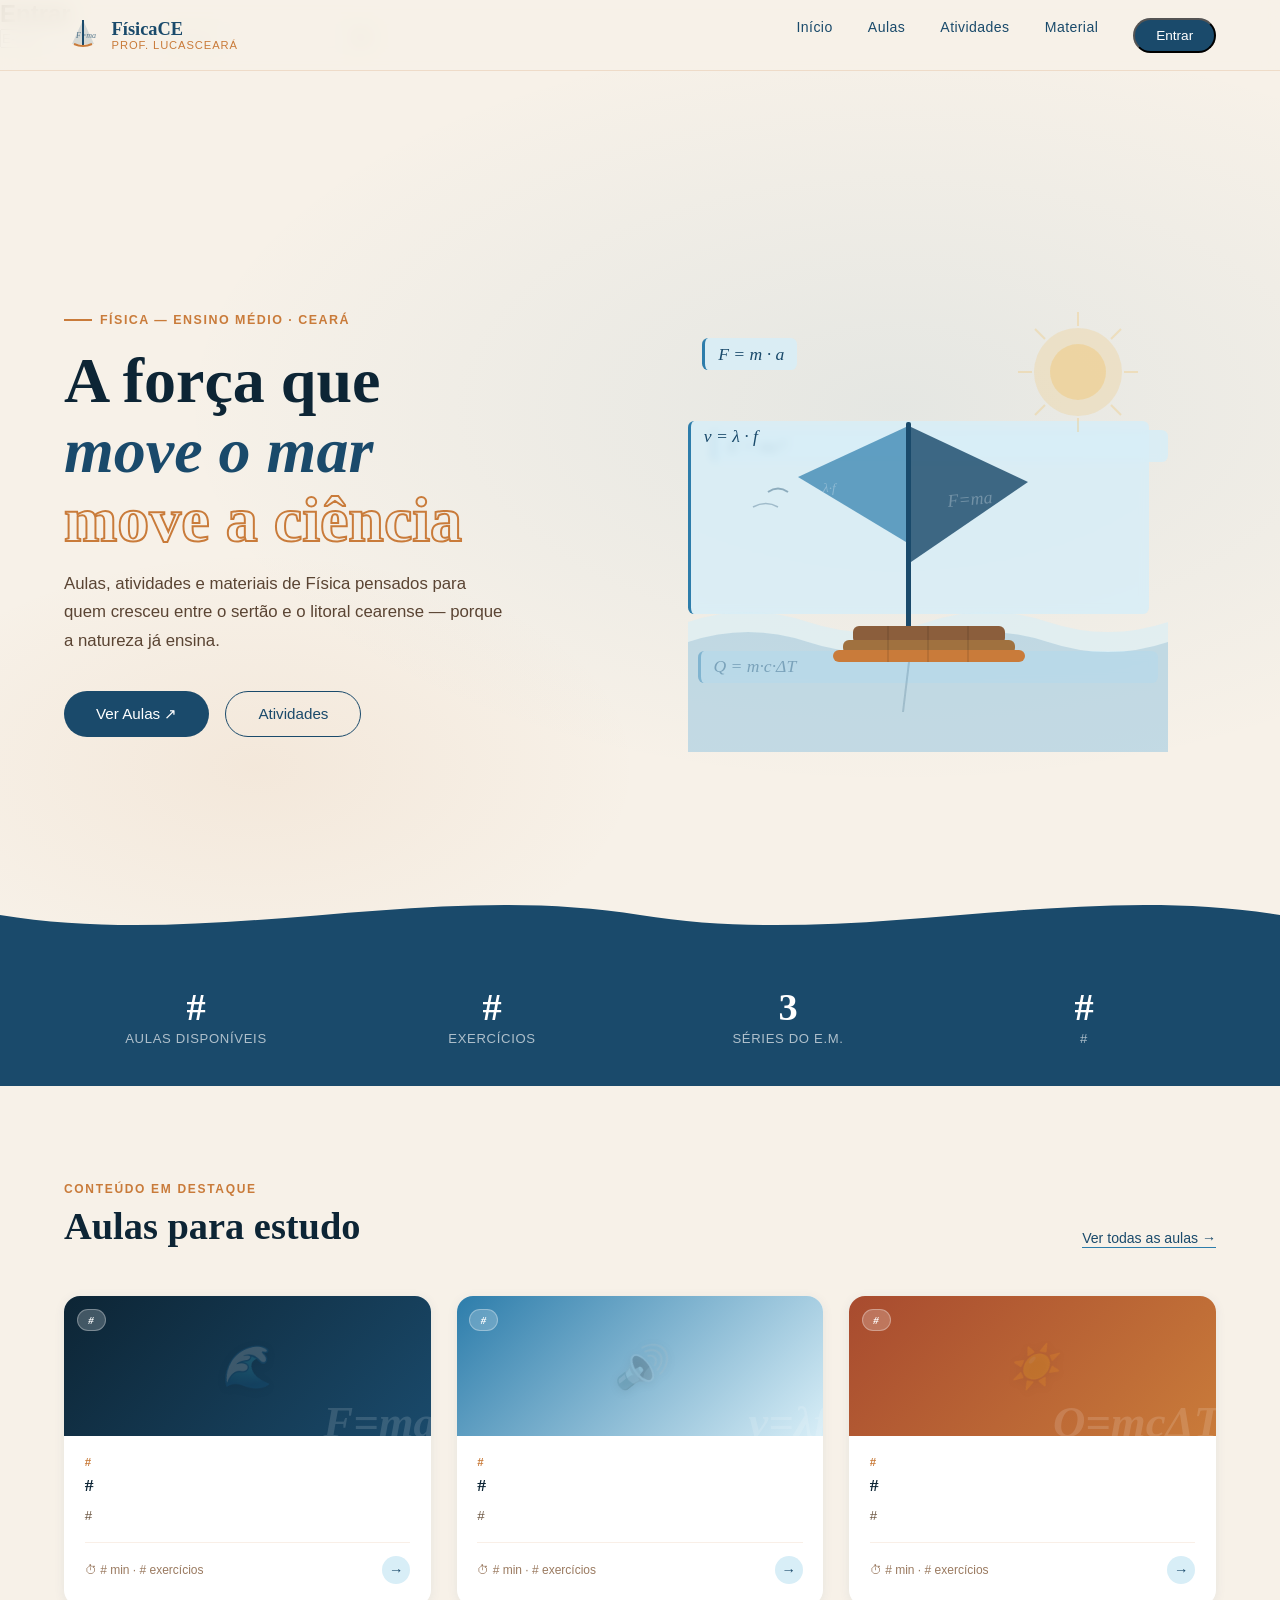
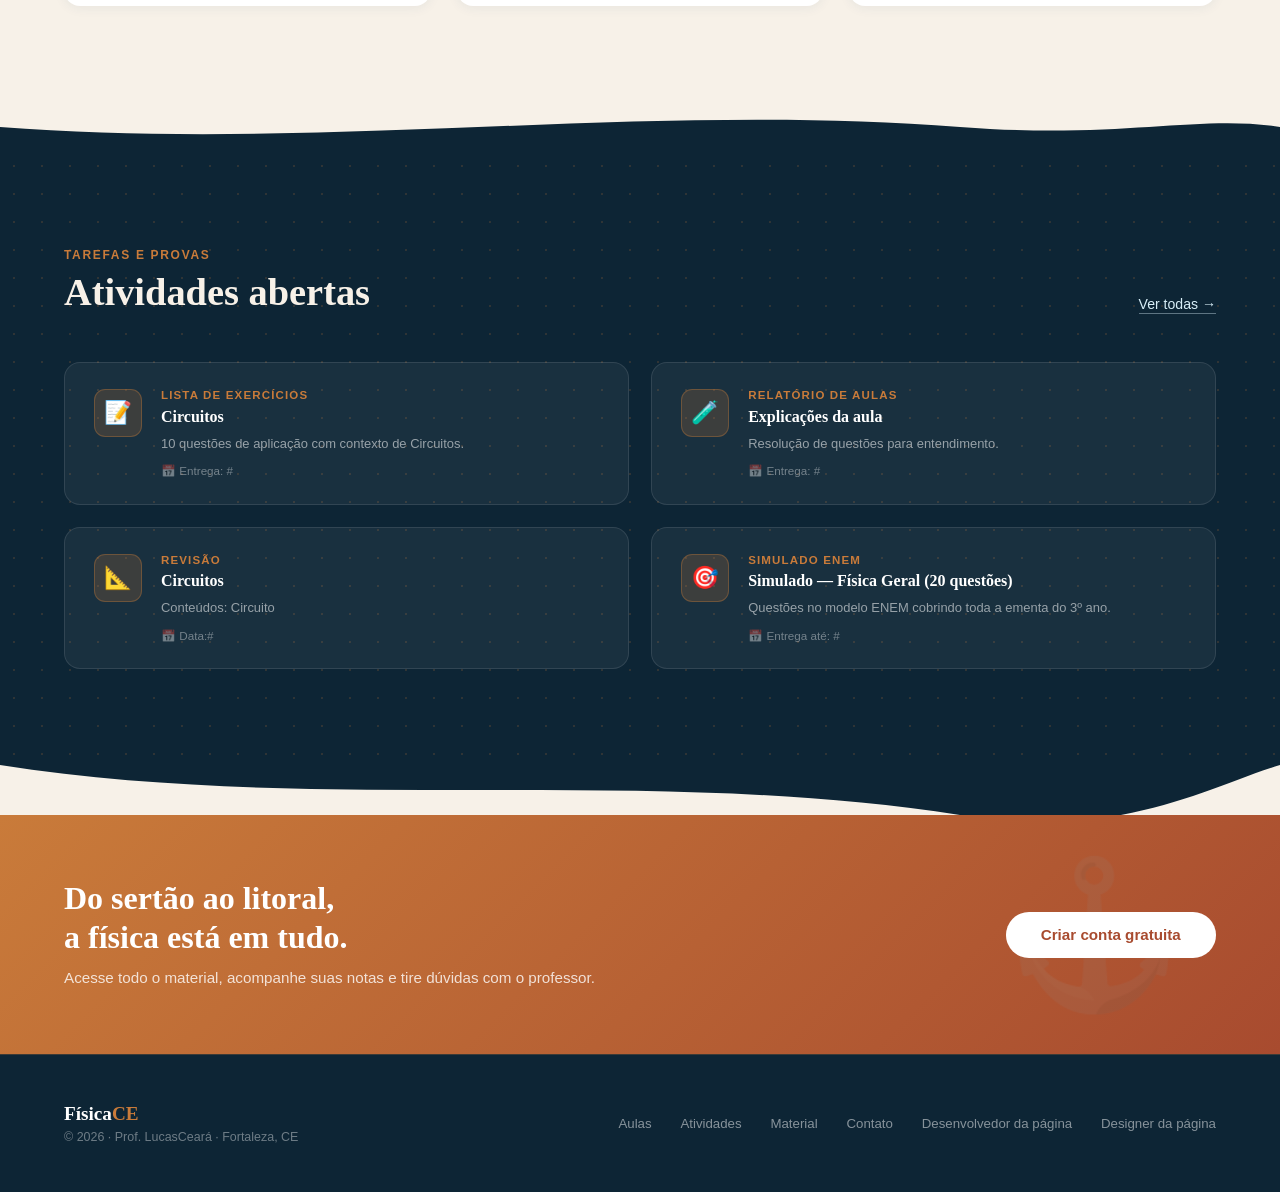
==== index.html @ 000eb1ef "Update index.html" ====
<!DOCTYPE html>
<html lang="pt-br">
<head>
    <meta charset="UTF-8">
    <meta name="viewport" content="width=device-width, initial-scale=1.0">
    <link rel="stylesheet" href="paginaprincipal.css">
    <title>LucasCeará</title>
</head>
<body>
    <!-- ── NAV ── -->
<nav>
  <div class="nav-logo">
    <svg class="nav-logo-icon" viewBox="0 0 38 38" fill="none" xmlns="http://www.w3.org/2000/svg">
      <!-- mini jangada -->
      <polygon points="19,4 30,28 8,28" fill="#1A4A6B" opacity=".15"/>
      <line x1="19" y1="4" x2="19" y2="30" stroke="#1A4A6B" stroke-width="2"/>
      <path d="M10 28 Q19 32 28 28" stroke="#C97B3A" stroke-width="2" fill="none"/>
      <text x="12" y="22" font-family="serif" font-style="italic" font-size="8" fill="#1A4A6B" opacity=".7">F=ma</text>
    </svg>
    <div class="nav-logo-text">
      FísicaCE
      <span>Prof. LucasCeará</span>
    </div>
  </div>
  <div class="nav-links">
  
    <li><a href="#">Início</a></li>
    <li><a href="#">Aulas</a></li>
    <li><a href="#">Atividades</a></li>
    <li><a href="#">Material</a></li>
    <button id="btnAbrir" class="nav-btn">Entrar</button>
    
  </div>

  <!--Button mobile-->
   <button class="nav-button" id="button" arial-label="Abrir menu">

    <span></span>
    <span></span>
    <span></span>

   </button>


<div class="nav-mobile" id="menuMobile">

    <a href="#">Início</a></li>
    <a href="#">Aulas</a></li>
    <a href="#">Atividades</a></li>
    <a href="#">Material</a></li>
    <hr>
    <a href="#" class="nav-btn-mobile">Entrar</a></li>

</div>

</nav>

<!--Menu Login-->
 <div class="overlay" id="overlay">
   <div class="login-modal">
    <h2>Entrar</h2>

<input type="email" placeholder="E-mail">
<input type="password" placeholder="Senha">

<span id="fechar">✖</span>

   </div>
 </div>



<!-- ── HERO ── -->
<section class="hero">
  <div class="hero-bg"></div>
 
  <div class="hero-content">
    <div class="hero-eyebrow">Física — Ensino Médio · Ceará</div>
    <h1 class="hero-title">
      A força que<br>
      <em>move o mar</em><br>
      <span class="stroke">move a ciência</span>
    </h1>
    <p class="hero-sub">
      Aulas, atividades e materiais de Física pensados para quem cresceu
      entre o sertão e o litoral cearense — porque a natureza já ensina.
    </p>
    <div class="hero-actions">
      <a href="#" class="btn-primary">Ver Aulas ↗</a>
      <a href="#" class="btn-secondary">Atividades</a>
    </div>
  </div>
 
  <!-- Jangada + Fórmulas -->
  <div class="hero-visual">
    <div class="jangada-wrapper">
 
      <div class="formula-tag" style="top:10%;left:3%">F = m · a</div>
      <div class="formula-tag" style="top:30%;right:0%">E = mc²</div>
      <div class="formula-tag" style="bottom:30%;left:0%">v = λ · f</div>
      <div class="formula-tag" style="bottom:15%;right:2%">Q = m·c·ΔT</div>
 
      <!-- Jangada SVG principal -->
      <svg width="480" height="460" viewBox="0 0 480 460" fill="none" xmlns="http://www.w3.org/2000/svg" style="position:relative;z-index:1;">
        <!-- Água / mar ondulado -->
        <path d="M0 330 Q60 310 120 330 Q180 350 240 330 Q300 310 360 330 Q420 350 480 330 L480 460 L0 460 Z" fill="#D8EEF7" opacity=".6"/>
        <path d="M0 350 Q60 330 120 350 Q180 370 240 350 Q300 330 360 350 Q420 370 480 350 L480 460 L0 460 Z" fill="#2D7DAB" opacity=".18"/>
        <!-- Sol (representa energia solar / luz) -->
        <circle cx="390" cy="80" r="44" fill="#F0C060" opacity=".22"/>
        <circle cx="390" cy="80" r="28" fill="#F0C060" opacity=".35"/>
        <!-- Raios do sol -->
        <g stroke="#F0C060" stroke-width="2" opacity=".3">
          <line x1="390" y1="34" x2="390" y2="20"/>
          <line x1="390" y1="126" x2="390" y2="140"/>
          <line x1="344" y1="80" x2="330" y2="80"/>
          <line x1="436" y1="80" x2="450" y2="80"/>
          <line x1="357" y1="47" x2="347" y2="37"/>
          <line x1="423" y1="113" x2="433" y2="123"/>
          <line x1="357" y1="113" x2="347" y2="123"/>
          <line x1="423" y1="47" x2="433" y2="37"/>
        </g>
        <!-- Mastro -->
        <rect x="218" y="130" width="5" height="210" rx="2" fill="#1A4A6B"/>
        <!-- Vela grande com fórmula -->
        <path d="M223 135 L340 190 L223 270 Z" fill="#1A4A6B" opacity=".82"/>
        <text x="260" y="215" font-family="Georgia,serif" font-style="italic" font-size="18" fill="rgba(255,255,255,0.28)" transform="rotate(-5,260,215)">F=ma</text>
        <!-- Vela pequena -->
        <path d="M218 135 L110 185 L218 250 Z" fill="#2D7DAB" opacity=".7"/>
        <text x="135" y="200" font-family="Georgia,serif" font-style="italic" font-size="13" fill="rgba(255,255,255,0.28)">λ·f</text>
        <!-- Casco jangada (tábuas) -->
        <rect x="165" y="334" width="152" height="18" rx="6" fill="#8B5E3C"/>
        <rect x="155" y="348" width="172" height="14" rx="6" fill="#A0713F"/>
        <rect x="145" y="358" width="192" height="12" rx="6" fill="#C97B3A"/>
        <!-- Tábuas verticais da jangada -->
        <line x1="200" y1="334" x2="200" y2="370" stroke="rgba(0,0,0,.12)" stroke-width="1.5"/>
        <line x1="240" y1="334" x2="240" y2="370" stroke="rgba(0,0,0,.12)" stroke-width="1.5"/>
        <line x1="280" y1="334" x2="280" y2="370" stroke="rgba(0,0,0,.12)" stroke-width="1.5"/>
        <!-- Reflexo no mar -->
        <line x1="221" y1="370" x2="215" y2="420" stroke="#1A4A6B" stroke-width="2" opacity=".2"/>
        <!-- Seagull / gaivota estilizada -->
        <path d="M80 200 Q90 193 100 200" stroke="#1A4A6B" stroke-width="2" fill="none" opacity=".4"/>
        <path d="M65 215 Q78 208 90 215" stroke="#1A4A6B" stroke-width="1.5" fill="none" opacity=".3"/>
      </svg>
    </div>
  </div>
 
  <div class="hero-waves">
    <svg viewBox="0 0 1440 70" xmlns="http://www.w3.org/2000/svg" preserveAspectRatio="none" width="100%" height="70">
      <path d="M0,35 C240,70 480,0 720,35 C960,70 1200,0 1440,35 L1440,70 L0,70 Z" fill="#1A4A6B"/>
    </svg>
  </div>
</section>
 
<!-- ── STATS BAR ── -->
<div class="stats-bar">
  <div>
    <div class="stat-num">#</div>
    <div class="stat-label">Aulas disponíveis</div>
  </div>
  <div>
    <div class="stat-num">#</div>
    <div class="stat-label">Exercícios</div>
  </div>
  <div>
    <div class="stat-num">3</div>
    <div class="stat-label">Séries do E.M.</div>
  </div>
  <div>
    <div class="stat-num">#</div>
    <div class="stat-label">#</div>
  </div>
</div>
 
<!-- ── AULAS ── -->
<section class="section">
  <div class="section-header">
    <div>
      <div class="section-eyebrow">Conteúdo em destaque</div>
      <h2 class="section-title">Aulas para estudo</h2>
    </div>
    <a href="#" class="section-link">Ver todas as aulas →</a>
  </div>
 
  <div class="cards-grid">
    <!-- Card 1 -->
    <div class="aula-card">
      <div class="card-thumb mecanica">
        <div class="thumb-icon">🌊</div>
        <div class="thumb-formula">F=ma</div>
        <div class="card-badge">#</div>
      </div>
      <div class="card-body">
        <div class="card-tag">#</div>
        <div class="card-title">#</div>
        <div class="card-desc">#</div>
        <div class="card-footer">
          <span class="card-meta">⏱ # min · # exercícios</span>
          <div class="card-arrow">→</div>
        </div>
      </div>
    </div>
 
    <!-- Card 2 -->
    <div class="aula-card">
      <div class="card-thumb ondas">
        <div class="thumb-icon">🔊</div>
        <div class="thumb-formula">v=λf</div>
        <div class="card-badge">#</div>
      </div>
      <div class="card-body">
        <div class="card-tag">#</div>
        <div class="card-title">#</div>
        <div class="card-desc">#</div>
        <div class="card-footer">
          <span class="card-meta">⏱ # min · # exercícios</span>
          <div class="card-arrow">→</div>
        </div>
      </div>
    </div>
 
    <!-- Card 3 -->
    <div class="aula-card">
      <div class="card-thumb termica">
        <div class="thumb-icon">☀️</div>
        <div class="thumb-formula">Q=mcΔT</div>
        <div class="card-badge">#</div>
      </div>
      <div class="card-body">
        <div class="card-tag">#</div>
        <div class="card-title">#</div>
        <div class="card-desc">#</div>
        <div class="card-footer">
          <span class="card-meta">⏱ # min · # exercícios</span>
          <div class="card-arrow">→</div>
        </div>
      </div>
    </div>
  </div>
</section>
 
<!-- ── ONDA DIVISÓRIA ── -->
<div class="wave-divider">
  <svg viewBox="0 0 1440 50" xmlns="http://www.w3.org/2000/svg" preserveAspectRatio="none" width="100%" height="50">
    <path d="M0,25 C360,50 720,0 1080,25 C1260,37.5 1350,12 1440,25 L1440,50 L0,50 Z" fill="#0D2535"/>
  </svg>
</div>
 
<!-- ── ATIVIDADES ── -->
<section class="section-atividades">
  <div class="ativ-bg-dots"></div>
  <div class="section-header" style="position:relative;z-index:1">
    <div>
      <div class="section-eyebrow">Tarefas e provas</div>
      <h2 class="section-title">Atividades abertas</h2>
    </div>
    <a href="#" class="section-link">Ver todas →</a>
  </div>
 
  <div class="ativ-grid">
    <div class="ativ-card">
      <div class="ativ-icon-wrap">📝</div>
      <div class="ativ-content">
        <div class="ativ-tipo">Lista de exercícios</div>
        <div class="ativ-titulo">Circuitos</div>
        <div class="ativ-desc">10 questões de aplicação com contexto de Circuitos.</div>
        <div class="ativ-prazo">📅 Entrega: #</div>
      </div>
    </div>
 
    <div class="ativ-card">
      <div class="ativ-icon-wrap">🧪</div>
      <div class="ativ-content">
        <div class="ativ-tipo">Relatório de Aulas</div>
        <div class="ativ-titulo">Explicações da aula</div>
        <div class="ativ-desc">Resolução de questões para entendimento.</div>
        <div class="ativ-prazo">📅 Entrega: #</div>
      </div>
    </div>
 
    <div class="ativ-card">
      <div class="ativ-icon-wrap">📐</div>
      <div class="ativ-content">
        <div class="ativ-tipo">Revisão</div>
        <div class="ativ-titulo">Circuitos</div>
        <div class="ativ-desc">Conteúdos: Circuito</div>
        <div class="ativ-prazo">📅 Data:#</div>
      </div>
    </div>
 
    <div class="ativ-card">
      <div class="ativ-icon-wrap">🎯</div>
      <div class="ativ-content">
        <div class="ativ-tipo">Simulado ENEM</div>
        <div class="ativ-titulo">Simulado — Física Geral (20 questões)</div>
        <div class="ativ-desc">Questões no modelo ENEM cobrindo toda a ementa do 3º ano.</div>
        <div class="ativ-prazo">📅 Entrega até: #</div>
      </div>
    </div>
  </div>
</section>
 
<!-- ── ONDA DIVISÓRIA 2 ── -->
<div class="wave-divider" style="background:#0D2535">
  <svg viewBox="0 0 1440 50" xmlns="http://www.w3.org/2000/svg" preserveAspectRatio="none" width="100%" height="50">
    <path d="M0,0 C360,50 720,0 1080,50 C1260,75 1350,25 1440,0 L1440,50 L0,50 Z" fill="#F7F1E8"/>
  </svg>
</div>
 
<!-- ── FAIXA CTA ── -->
<div class="faixa-ceara">
  <div>
    <div class="faixa-titulo">Do sertão ao litoral,<br>a física está em tudo.</div>
    <div class="faixa-sub">Acesse todo o material, acompanhe suas notas e tire dúvidas com o professor.</div>
  </div>
  <a href="#" class="faixa-btn">Criar conta gratuita</a>
</div>

<!-- ── FOOTER ── -->
<footer>
  <div>
    <div class="footer-brand">Física<span>CE</span></div>
    <div class="footer-copy">© 2026 · Prof. LucasCeará · Fortaleza, CE</div>
  </div>
  <ul class="footer-links">
    <li><a href="#">Aulas</a></li>
    <li><a href="#">Atividades</a></li>
    <li><a href="#">Material</a></li>
    <li><a href="#">Contato</a></li>
    <li><a  target="_blank" href="https://www.linkedin.com/in/victor-cardoso-802744328/">Desenvolvedor da página</a></li>
    <li><a  target="_blank" href="https://www.instagram.com/italo_____vini?igsh=M2lhaDQxcm16YjM1">Designer da página</a></li>
  </ul>
</footer>

<script src="buttonnavbar.js"></script>

<script src="buttonlogin.js"></script>

</body>
</html>
---- paginaprincipal.css ----
*, *::before, *::after { box-sizing: border-box; margin: 0; padding: 0; }
 /*Remove margins e paddings padrão de todos os elementos*/
 

 /*Essas cores definidas no root são para evitar repetições e ficam disponíveis em todo documento,assim não precisa repetir o códgo 30 vezes só utilizar var(--oceano)*/
  :root {
    --areia:     #F7F1E8;
    --ocre:      #C97B3A;
    --terracota: #A84B2F;
    --oceano:    #1A4A6B;
    --agua:      #2D7DAB;
    --espuma:    #D8EEF7;
    --noite:     #0D2535;
    --texto:     #2C1F10;
  }
 
  html { scroll-behavior: smooth; }
 
  body {
    background: var(--areia);
    color: var(--texto);
    font-family: 'Inter', sans-serif;
    overflow-x: hidden;
  }
 
  /* ── NAV ── */
  /*Com o position a navbar fica no topo mesmo quando rola a página*/
  /*o z-index faz com que a nav fique acima de todos os outros elementos*/
  nav {
    position: fixed; top: 0; left: 0; right: 0; z-index: 100;
    display: flex; align-items: center; justify-content: space-between;
    padding: 1rem 4rem;
    background: rgba(247, 241, 232, 0.92);
    backdrop-filter: blur(10px);
    border-bottom: 1px solid rgba(201, 123, 58, 0.18);
  }

.nav-button{
    display: none;
    flex-direction: column;
    justify-content: center;
    gap: 6px;
    width: 42px; height: 42px;
    background: none;
    border: none;
    cursor: pointer;
    padding: 0;
    transition: border-color .2s, background 2.s;
}

.nav-button:hover {
    border-color: var(--ocre);
    background: rgba(201,123,58,.06);
}


.nav-button span {
    display: block;
    width: 20px; height: 2px;
    background: var(--oceano);
    border-radius: 2px;
    transition: transform .3s ease, opacity .3s ease;
    transform-origin: center;
}

  /* Estado aberto — vira X */
  .nav-button.aberto span:nth-child(1) { transform: translateY(7px) rotate(45deg); }
  .nav-button.aberto span:nth-child(2) { opacity: 0; transform: scaleX(0); }
  .nav-button.aberto span:nth-child(3) { transform: translateY(-7px) rotate(-45deg); }

/* Menu mobile dropdown */
  .nav-mobile {
    display: none;
    position: fixed;
    top: 65px; left: 0; right: 0;
    z-index: 99;
    background: rgba(247,241,232,0.98);
    backdrop-filter: blur(14px);
    border-bottom: 2px solid rgba(201,123,58,.2);
    flex-direction: column;
    padding: 1rem 1.5rem 1.5rem;
    gap: .2rem;
    box-shadow: 0 8px 24px rgba(13,37,53,.1);
}
 .nav-mobile.aberto {
    display: flex;
    animation: slideDown .22s ease forwards;
  }

 @keyframes slideDown {
    from { opacity: 0; transform: translateY(-8px); }
    to   { opacity: 1; transform: translateY(0); }
  }


  .nav-mobile a {
    text-decoration: none; font-size: .98rem; font-weight: 500;
    color: var(--oceano); padding: .8rem 1rem;
    border-radius: .5rem; transition: background .15s, color .15s;
  }


.nav-mobile a:hover { background: rgba(26,74,107,.06); color: var(--ocre); }
  .nav-mobile .nav-btn-mobile {
     background: var(--oceano); color: #fff !important;
    text-align: center; margin-top: .6rem;
    border-radius: 2rem; padding: .85rem 1rem;
    font-weight: 600;
  }

  .nav-mobile .nav-btn-mobile:hover { background: var(--agua) !important; }
  .nav-mobile hr {
    border: none; border-top: 1px solid rgba(201,123,58,.18); margin: .5rem 0;
  }



  .nav-logo {
    display: flex; align-items: center; gap: .6rem;
  }
  .nav-logo-icon {
    width: 38px; height: 38px;
  }
  .nav-logo-text {
    font-family: 'Playfair Display', serif;
    font-size: 1.15rem;
    font-weight: 700;
    color: var(--oceano);
    line-height: 1.1;
  }
  .nav-logo-text span {
    display: block;
    font-size: .7rem;
    font-family: 'Inter', sans-serif;
    font-weight: 500;
    color: var(--ocre);
    letter-spacing: .08em;
    text-transform: uppercase;
  }
 
  .nav-links {
    display: flex; gap: 2.2rem; list-style: none;
  }
  .nav-links a {
    text-decoration: none;
    font-size: .88rem;
    font-weight: 500;
    color: var(--oceano);
    letter-spacing: .03em;
    transition: color .2s;
  }
  .nav-links a:hover { color: var(--ocre); }
 
  .nav-btn {
    background: var(--oceano);
    color: #fff !important;
    padding: .5rem 1.3rem;
    border-radius: 2rem;
    font-size: .85rem !important;
    transition: background .2s !important;
  }
  .nav-btn:hover { background: var(--agua) !important; color: #fff !important; }
 
  /* ── HERO ── */
  .hero {
    min-height: 100vh;
    display: grid;
    grid-template-columns: 1fr 1fr;
    align-items: center;
    padding: 7rem 4rem 4rem;
    position: relative;
    overflow: hidden;
  }
 
  .hero-bg {
    position: absolute; inset: 0; z-index: 0;
    background:
      radial-gradient(ellipse 80% 60% at 70% 40%, rgba(45,125,171,0.09) 0%, transparent 70%),
      radial-gradient(ellipse 50% 40% at 20% 80%, rgba(201,123,58,0.08) 0%, transparent 60%);
  }
 
  /* Ondas hero */
  .hero-waves {
    position: absolute; bottom: -2px; left: 0; right: 0; z-index: 1;
    line-height: 0;
  }
 
  .hero-content { position: relative; z-index: 2; }
 
  .hero-eyebrow {
    display: inline-flex; align-items: center; gap: .5rem;
    font-size: .78rem; font-weight: 600; letter-spacing: .12em;
    text-transform: uppercase; color: var(--ocre);
    margin-bottom: 1.2rem;
  }
  .hero-eyebrow::before {
    content: '';
    display: block; width: 28px; height: 2px;
    background: var(--ocre);
  }
 
  .hero-title {
    font-family: 'Playfair Display', serif;
    font-size: clamp(2.6rem, 5vw, 4.2rem);
    font-weight: 900;
    line-height: 1.08;
    color: var(--noite);
    margin-bottom: 1rem;
  }
  .hero-title em {
    font-style: italic;
    color: var(--oceano);
  }
  .hero-title .stroke {
    -webkit-text-stroke: 2px var(--ocre);
    color: transparent;
  }
 
  .hero-sub {
    font-size: 1.05rem;
    font-weight: 300;
    color: #5a4433;
    line-height: 1.7;
    max-width: 440px;
    margin-bottom: 2.2rem;
  }
 
  .hero-actions {
    display: flex; gap: 1rem; flex-wrap: wrap;
  }
 
  .btn-primary {
    background: var(--oceano);
    color: #fff;
    padding: .85rem 2rem;
    border-radius: 2rem;
    font-size: .95rem;
    font-weight: 500;
    text-decoration: none;
    transition: background .2s, transform .15s;
    display: inline-flex; align-items: center; gap: .5rem;
  }
  .btn-primary:hover { background: var(--agua); transform: translateY(-2px); }
 
  .btn-secondary {
    background: transparent;
    color: var(--oceano);
    padding: .85rem 2rem;
    border-radius: 2rem;
    font-size: .95rem;
    font-weight: 500;
    text-decoration: none;
    border: 1.5px solid var(--oceano);
    transition: all .2s;
  }
  .btn-secondary:hover {
    background: var(--oceano); color: #fff;
  }
 
  /* ── JANGADA SVG HERO ── */
  .hero-visual {
    position: relative; z-index: 2;
    display: flex; justify-content: center; align-items: center;
  }
 
  .jangada-wrapper {
    position: relative;
    width: 480px; height: 460px;
  }
 
  /* Fórmulas flutuantes */
  .formula-tag {
    position: absolute;
    font-family: 'Playfair Display', serif;
    font-style: italic;
    font-size: 1.1rem;
    color: var(--oceano);
    background: rgba(216,238,247,0.85);
    padding: .35rem .8rem;
    border-radius: .4rem;
    border-left: 3px solid var(--agua);
    backdrop-filter: blur(4px);
    animation: float 4s ease-in-out infinite;
  }
  .formula-tag:nth-child(2) { animation-delay: -1.3s; top: 12%; left: 5%; }
  .formula-tag:nth-child(3) { animation-delay: -2.5s; top: 28%; right: 4%; }
  .formula-tag:nth-child(4) { animation-delay: -.7s;  bottom: 32%; left: 2%; }
  .formula-tag:nth-child(5) { animation-delay: -3.1s; bottom: 20%; right: 6%; }
 
  @keyframes float {
    0%, 100% { transform: translateY(0px); }
    50%       { transform: translateY(-8px); }
  }
 
  /* ── STATS BAR ── */
  .stats-bar {
    background: var(--oceano);
    color: #fff;
    padding: 2.5rem 4rem;
    display: grid;
    grid-template-columns: repeat(4, 1fr);
    gap: 2rem;
    text-align: center;
    position: relative; z-index: 2;
  }
 
  .stat-num {
    font-family: 'Playfair Display', serif;
    font-size: 2.4rem;
    font-weight: 700;
    color: #fff;
    line-height: 1;
  }
  .stat-label {
    font-size: .82rem;
    font-weight: 400;
    color: rgba(255,255,255,0.65);
    letter-spacing: .05em;
    margin-top: .3rem;
    text-transform: uppercase;
  }
 
  /* ── SEÇÃO AULAS ── */
  .section {
    padding: 6rem 4rem;
    position: relative;
  }
 
  .section-header {
    display: flex; align-items: flex-end; justify-content: space-between;
    margin-bottom: 3rem;
    flex-wrap: wrap; gap: 1rem;
  }
 
  .section-eyebrow {
    font-size: .75rem; font-weight: 600; letter-spacing: .14em;
    text-transform: uppercase; color: var(--ocre);
    margin-bottom: .5rem;
  }
 
  .section-title {
    font-family: 'Playfair Display', serif;
    font-size: clamp(1.8rem, 3vw, 2.6rem);
    font-weight: 700;
    color: var(--noite);
    line-height: 1.15;
  }
 
  .section-link {
    font-size: .88rem; font-weight: 500;
    color: var(--oceano); text-decoration: none;
    border-bottom: 1px solid var(--agua);
    padding-bottom: .1rem;
    transition: color .2s;
    white-space: nowrap;
  }
  .section-link:hover { color: var(--ocre); border-color: var(--ocre); }
 
  /* Cards de Aula */
  .cards-grid {
    display: grid;
    grid-template-columns: repeat(3, 1fr);
    gap: 1.6rem;
  }
 
  .aula-card {
    background: #fff;
    border-radius: 1rem;
    overflow: hidden;
    box-shadow: 0 2px 12px rgba(26,74,107,.07);
    transition: transform .2s, box-shadow .2s;
    cursor: pointer;
  }
  .aula-card:hover {
    transform: translateY(-4px);
    box-shadow: 0 8px 28px rgba(26,74,107,.14);
  }
 
  .card-thumb {
    height: 140px;
    display: flex; align-items: center; justify-content: center;
    font-family: 'Playfair Display', serif;
    font-style: italic;
    font-size: 2rem;
    font-weight: 700;
    position: relative;
    overflow: hidden;
  }
  .card-thumb.mecanica {
    background: linear-gradient(135deg, var(--noite) 0%, var(--oceano) 100%);
    color: rgba(255,255,255,.18);
  }
  .card-thumb.ondas {
    background: linear-gradient(135deg, var(--agua) 0%, var(--espuma) 100%);
    color: rgba(26,74,107,.22);
  }
  .card-thumb.termica {
    background: linear-gradient(135deg, var(--terracota) 0%, var(--ocre) 100%);
    color: rgba(255,255,255,.18);
  }
  .card-thumb .thumb-formula {
    position: absolute;
    font-family: 'Playfair Display', serif;
    font-style: italic;
    font-size: 2.8rem;
    font-weight: 900;
    color: rgba(255,255,255,0.14);
    right: -5px; bottom: -8px;
    line-height: 1;
  }
  .card-thumb .thumb-icon {
    font-size: 2.6rem;
    filter: drop-shadow(0 2px 4px rgba(0,0,0,.25));
    position: relative; z-index: 1;
  }
 
  .card-badge {
    position: absolute; top: .8rem; left: .8rem;
    background: rgba(255,255,255,0.22);
    backdrop-filter: blur(6px);
    font-size: .68rem; font-weight: 600; letter-spacing: .08em;
    text-transform: uppercase; color: #fff;
    padding: .25rem .65rem;
    border-radius: 1rem;
    border: 1px solid rgba(255,255,255,.3);
  }
 
  .card-body {
    padding: 1.2rem 1.3rem 1.4rem;
  }
  .card-tag {
    font-size: .72rem; font-weight: 600; letter-spacing: .1em;
    text-transform: uppercase; color: var(--ocre);
    margin-bottom: .4rem;
  }
  .card-title {
    font-family: 'Playfair Display', serif;
    font-size: 1.1rem; font-weight: 700;
    color: var(--noite); line-height: 1.3;
    margin-bottom: .5rem;
  }
  .card-desc {
    font-size: .83rem; font-weight: 300; color: #6b5540;
    line-height: 1.6; margin-bottom: 1rem;
  }
  .card-footer {
    display: flex; align-items: center; justify-content: space-between;
    padding-top: .8rem;
    border-top: 1px solid rgba(201,123,58,.12);
  }
  .card-meta {
    font-size: .75rem; color: #9a7a60; font-weight: 400;
  }
  .card-arrow {
    width: 28px; height: 28px; border-radius: 50%;
    background: var(--espuma); color: var(--oceano);
    display: flex; align-items: center; justify-content: center;
    font-size: .9rem;
    transition: background .2s;
  }
  .aula-card:hover .card-arrow { background: var(--oceano); color: #fff; }
 
  /* ── ONDAS DIVISOR ── */
  .wave-divider {
    line-height: 0;
    position: relative; z-index: 1;
  }
 
  /* ── ATIVIDADES ── */
  .section-atividades {
    background: var(--noite);
    padding: 6rem 4rem;
    position: relative;
    overflow: hidden;
  }
 
  /* Mapa de pontos — textura sertaneja */
  .ativ-bg-dots {
    position: absolute; inset: 0; z-index: 0;
    background-image: radial-gradient(circle, rgba(201,123,58,.18) 1.5px, transparent 1.5px);
    background-size: 28px 28px;
  }
 
  .section-atividades .section-eyebrow { color: var(--ocre); }
  .section-atividades .section-title   { color: var(--areia); }
  .section-atividades .section-link    { color: var(--espuma); border-color: rgba(216,238,247,.4); }
 
  .ativ-grid {
    display: grid;
    grid-template-columns: repeat(2, 1fr);
    gap: 1.4rem;
    position: relative; z-index: 1;
  }
 
  .ativ-card {
    background: rgba(255,255,255,.05);
    border: 1px solid rgba(255,255,255,.1);
    border-radius: 1rem;
    padding: 1.6rem 1.8rem;
    display: flex; gap: 1.2rem; align-items: flex-start;
    transition: background .2s, border-color .2s;
    cursor: pointer;
  }
  .ativ-card:hover {
    background: rgba(255,255,255,.09);
    border-color: rgba(201,123,58,.4);
  }
 
  .ativ-icon-wrap {
    width: 48px; height: 48px; border-radius: .7rem; flex-shrink: 0;
    background: rgba(201,123,58,.2);
    border: 1px solid rgba(201,123,58,.35);
    display: flex; align-items: center; justify-content: center;
    font-size: 1.4rem;
  }
 
  .ativ-content { flex: 1; }
  .ativ-tipo {
    font-size: .72rem; font-weight: 600; letter-spacing: .1em;
    text-transform: uppercase; color: var(--ocre); margin-bottom: .3rem;
  }
  .ativ-titulo {
    font-family: 'Playfair Display', serif;
    font-size: 1rem; font-weight: 700; color: #fff;
    line-height: 1.35; margin-bottom: .4rem;
  }
  .ativ-desc {
    font-size: .81rem; color: rgba(255,255,255,.55);
    line-height: 1.6;
  }
  .ativ-prazo {
    display: flex; align-items: center; gap: .35rem;
    font-size: .73rem; color: rgba(255,255,255,.4);
    margin-top: .6rem;
  }
 
  /* ── FAIXA CEARENSE ── */
  .faixa-ceara {
    background: linear-gradient(135deg, var(--ocre) 0%, var(--terracota) 100%);
    padding: 4rem;
    display: grid; grid-template-columns: 1fr auto;
    align-items: center; gap: 3rem;
    position: relative; overflow: hidden;
  }
  .faixa-ceara::after {
    content: '⚓';
    position: absolute; right: 6rem; top: 50%;
    transform: translateY(-50%);
    font-size: 9rem;
    opacity: .08;
    line-height: 1;
  }
 
  .faixa-titulo {
    font-family: 'Playfair Display', serif;
    font-size: clamp(1.5rem, 2.5vw, 2.1rem);
    font-weight: 700; color: #fff;
    line-height: 1.2; margin-bottom: .6rem;
  }
  .faixa-sub {
    font-size: .95rem; color: rgba(255,255,255,.8);
    font-weight: 300; line-height: 1.6;
  }
  .faixa-btn {
    background: #fff;
    color: var(--terracota);
    padding: .9rem 2.2rem;
    border-radius: 2rem;
    font-size: .95rem;
    font-weight: 600;
    text-decoration: none;
    white-space: nowrap;
    transition: transform .15s, box-shadow .15s;
    display: inline-block;
    position: relative; z-index: 1;
  }
  .faixa-btn:hover { transform: translateY(-2px); box-shadow: 0 6px 20px rgba(0,0,0,.2); }
 
  /* ── RODAPÉ ── */
  footer {
    background: var(--noite);
    padding: 3rem 4rem;
    display: grid; grid-template-columns: 1fr auto;
    align-items: center; gap: 2rem;
    border-top: 1px solid rgba(201,123,58,.25);
  }
 
  .footer-brand {
    font-family: 'Playfair Display', serif;
    font-size: 1.2rem; font-weight: 700; color: #fff;
  }
  .footer-brand span { color: var(--ocre); }
  .footer-copy {
    font-size: .78rem; color: rgba(255,255,255,.4);
    margin-top: .3rem;
  }
 
  .footer-links {
    display: flex; gap: 1.8rem; list-style: none;
  }
  .footer-links a {
    font-size: .83rem; color: rgba(255,255,255,.5);
    text-decoration: none;
    transition: color .2s;
  }
  .footer-links a:hover { color: var(--ocre); }
 
  /* ── RESPONSIVE ── */
  @media (max-width: 900px) {
    nav { padding: 1rem 1.5rem; }
    .nav-links { display: none; }
    .nav-button { display: flex !important; }
    .hero { grid-template-columns: 1fr; padding: 6rem 1.5rem 2rem; }
    .hero-visual { display: none; }
    .stats-bar { grid-template-columns: repeat(2,1fr); padding: 2rem 1.5rem; }
    .section { padding: 4rem 1.5rem; }
    .cards-grid { grid-template-columns: 1fr; }
    .section-atividades { padding: 4rem 1.5rem; }
    .ativ-grid { grid-template-columns: 1fr; }
    .faixa-ceara { grid-template-columns: 1fr; padding: 3rem 1.5rem; }
    .faixa-ceara::after { display: none; }
    footer { grid-template-columns: 1fr; padding: 2.5rem 1.5rem; }
    .footer-links { flex-wrap: wrap; gap: 1rem; }
  }
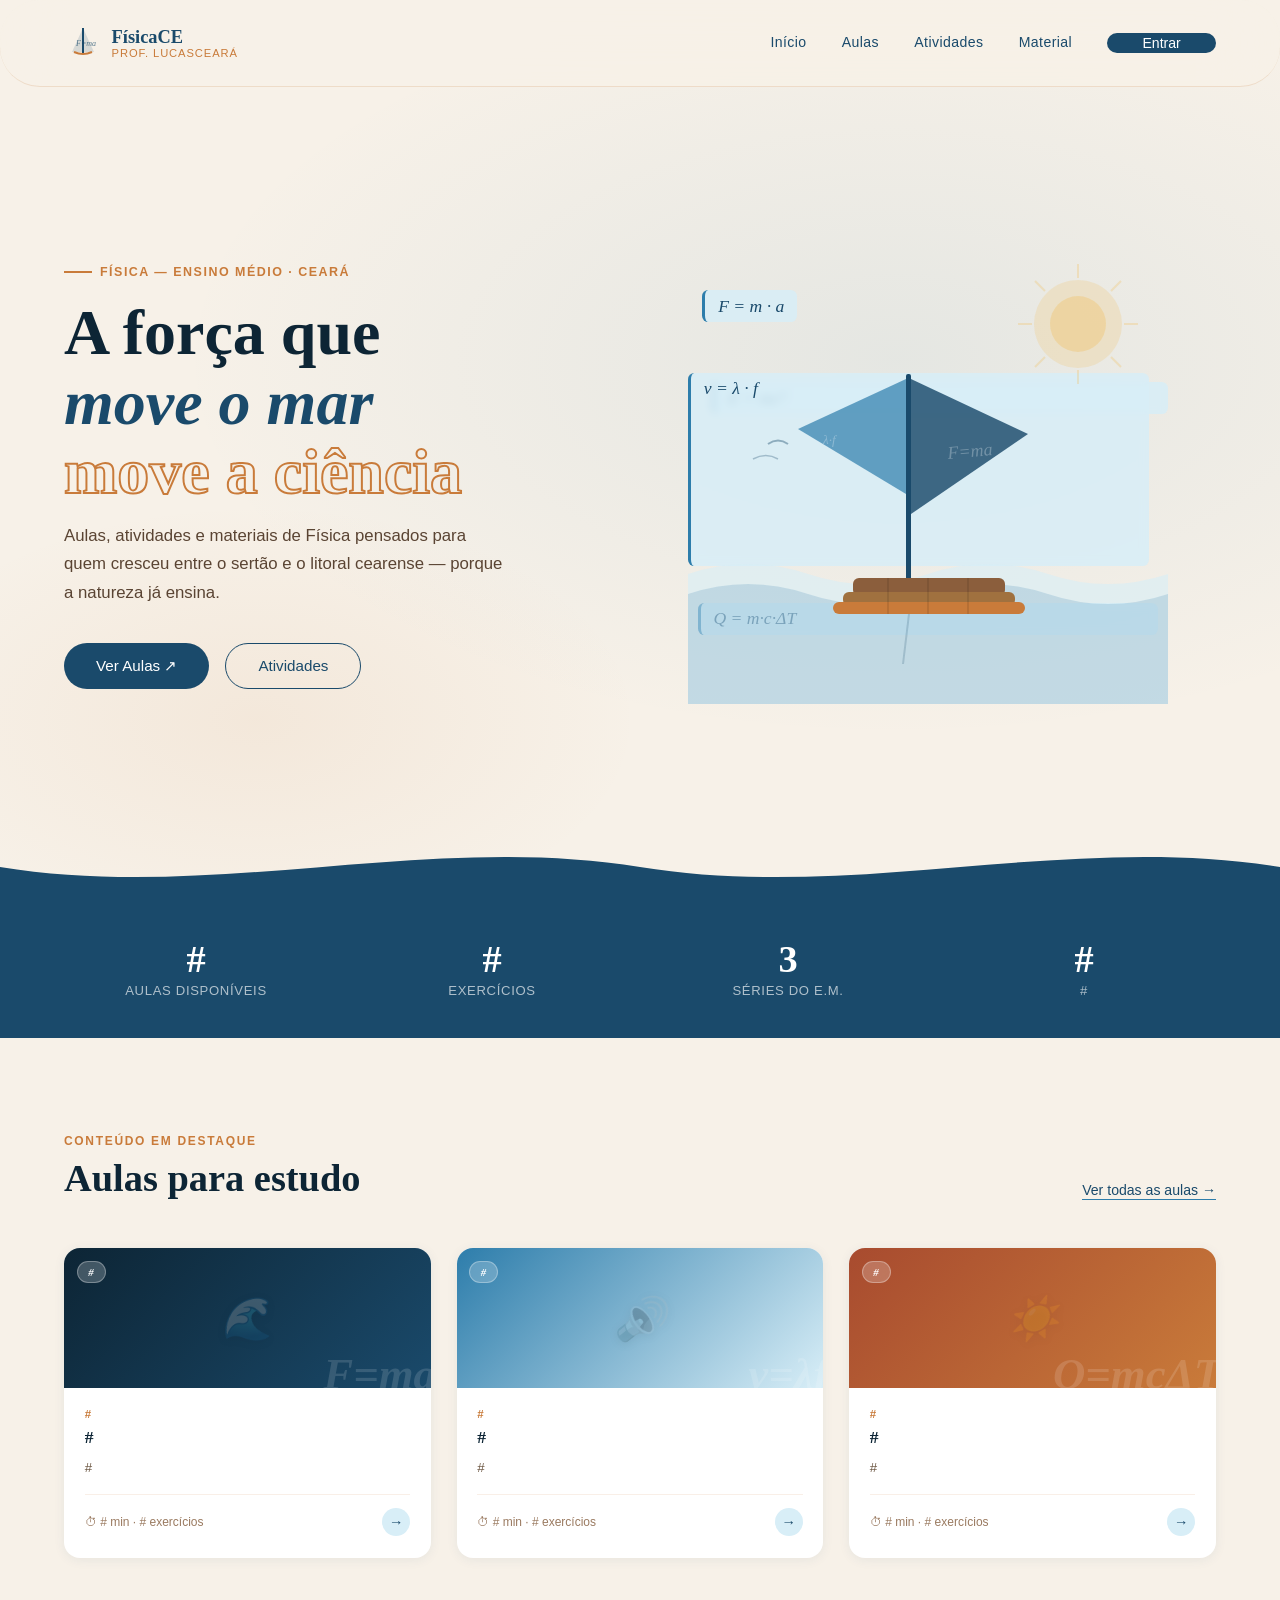
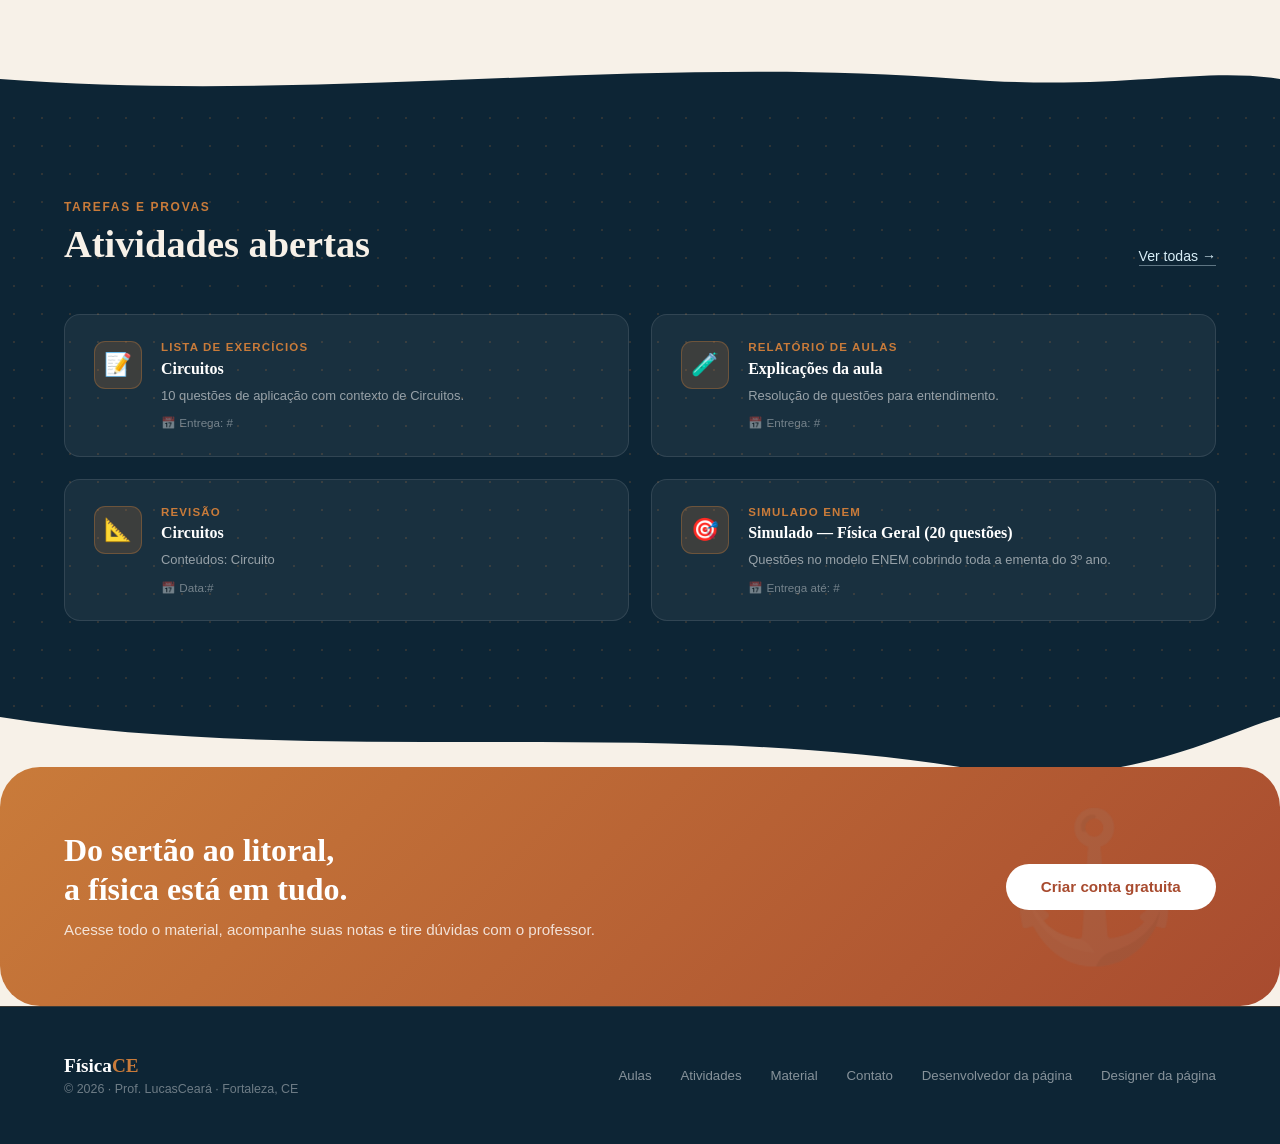
==== commit 472098eb: "Update index.html" ====
--- a/index.html
+++ b/index.html
@@ -4,6 +4,7 @@
     <meta charset="UTF-8">
     <meta name="viewport" content="width=device-width, initial-scale=1.0">
     <link rel="stylesheet" href="paginaprincipal.css">
+    <link rel="stylesheet" href="cadastro.css">
     <title>LucasCeará</title>
 </head>
 <body>
@@ -57,13 +58,36 @@
 
 <!--Menu Login-->
  <div class="overlay" id="overlay">
-   <div class="login-modal">
-    <h2>Entrar</h2>
-
-<input type="email" placeholder="E-mail">
-<input type="password" placeholder="Senha">
-
-<span id="fechar">✖</span>
+
+   <div class="container">
+
+     <form class="login-box">
+       
+       <h2 id="Entrar">Login</h2>
+
+       <div class="input-group">
+        <label>Email</label>
+        <input id="email" type="email" placeholder="Digite seu email" required>
+       </div>
+
+       <div class="input-group">
+        <label>Senha</label>
+       <input type="password" placeholder="Digite sua senha" required>
+       </div>
+
+       <button id="botaoLogin" type="button">Entrar</button>
+
+       <p id="mensagem"></p>
+
+       <p class="register">
+          Não possui conta?
+        <a href="#">Cadastre-se já!</a>
+
+       </p>
+
+      <span id="fechar">X</span>
+
+</form>
 
    </div>
  </div>
@@ -312,8 +336,44 @@
     <div class="faixa-titulo">Do sertão ao litoral,<br>a física está em tudo.</div>
     <div class="faixa-sub">Acesse todo o material, acompanhe suas notas e tire dúvidas com o professor.</div>
   </div>
-  <a href="#" class="faixa-btn">Criar conta gratuita</a>
+  <button id="btCadastro" class="faixa-btn">Criar conta gratuita</button>
 </div>
+
+<!--Menu cadastro-->
+ <div id="overlay2" class="overlay">
+
+   <div class="container">
+
+     <form class="login-box">
+       
+       <h2 id="Entrar">Cadastrar</h2>
+
+       <div class="input-group">
+        <label>Email</label>
+        <input id="email" type="email" placeholder="Digite seu email" required>
+       </div>
+
+       <div class="input-group">
+        <label>Senha</label>
+       <input type="password" placeholder="Digite sua senha" required>
+       </div>
+
+       <button id="botaoCadastro" type="button">Cadastrar</button>
+
+       <p id="mensagem"></p>
+
+       <p class="register">
+          Possui conta?
+        <a href="#">Logue já!</a>
+
+       </p>
+
+      <span id="fechar2">X</span>
+
+</form>
+
+   </div>
+ </div>
 
 <!-- ── FOOTER ── -->
 <footer>
@@ -335,5 +395,9 @@
 
 <script src="buttonlogin.js"></script>
 
+<script src="buttonentrarconta.js"></script>
+
+<script src="buttoncadastro.js"></script>
+
 </body>
 </html>
--- a/paginaprincipal.css
+++ b/paginaprincipal.css
@@ -29,12 +29,17 @@
   nav {
     position: fixed; top: 0; left: 0; right: 0; z-index: 100;
     display: flex; align-items: center; justify-content: space-between;
-    padding: 1rem 4rem;
+    padding: 1.5rem 4rem;
     background: rgba(247, 241, 232, 0.92);
-    backdrop-filter: blur(10px);
+    backdrop-filter: blur(35px);
     border-bottom: 1px solid rgba(201, 123, 58, 0.18);
-  }
-
+    border-radius: 40px;
+  }
+
+
+
+
+  
 .nav-button{
     display: none;
     flex-direction: column;
@@ -140,6 +145,7 @@
  
   .nav-links {
     display: flex; gap: 2.2rem; list-style: none;
+
   }
   .nav-links a {
     text-decoration: none;
@@ -154,11 +160,15 @@
   .nav-btn {
     background: var(--oceano);
     color: #fff !important;
-    padding: .5rem 1.3rem;
-    border-radius: 2rem;
-    font-size: .85rem !important;
+    padding: .1rem 2.2rem;
+    border-radius: 5rem;
+    font-size: .88rem !important;
+    font-weight: 500;
     transition: background .2s !important;
-  }
+    border: none;
+  }
+
+
   .nav-btn:hover { background: var(--agua) !important; color: #fff !important; }
  
   /* ── HERO ── */
@@ -541,6 +551,7 @@
     display: grid; grid-template-columns: 1fr auto;
     align-items: center; gap: 3rem;
     position: relative; overflow: hidden;
+    border-radius: 40px;
   }
   .faixa-ceara::after {
     content: '⚓';
@@ -621,4 +632,45 @@
     .faixa-ceara::after { display: none; }
     footer { grid-template-columns: 1fr; padding: 2.5rem 1.5rem; }
     .footer-links { flex-wrap: wrap; gap: 1rem; }
-  }+  }
+
+.overlay {
+  position: fixed;
+  top: 0%;
+  left: 0%;
+  width: 100%;
+  height: 100%;
+
+  
+
+  justify-content: center;
+  align-items: center;
+
+  z-index: 999;
+
+  display: none;
+}
+
+.overlay.ativo {
+  display: flex;
+}
+
+.login-modal {
+     position: relative;
+     width: 350px;
+     padding: 30px;
+
+     background: var(--areia);
+     border-radius: 10px;
+
+     display: flex;
+     flex-direction: column;
+     gap: 15px;
+}
+
+#fechar {
+  position: absolute;
+  top: 10px;
+  right: 15px;
+  cursor: pointer;
+}
--- a/cadastro.css
+++ b/cadastro.css
@@ -0,0 +1,124 @@
+.overlay {
+  position: fixed;
+  top: 0%;
+  left: 0%;
+  width: 100%;
+  height: 100%;
+
+  
+
+  justify-content: center;
+  align-items: center;
+
+  z-index: 999;
+
+  display: none;
+}
+
+.overlay.ativo {
+  display: flex;
+}
+
+.container {
+    width: 100%;
+    max-width: 350px;
+}
+
+.login-box {
+     background: 0, 0, 0, 0.3;
+     padding: 80px;
+     border-radius: 60px;
+     backdrop-filter: blur(100px);
+     -webkit-backdrop-filter: blur(100px);
+     
+}
+
+#Entrar {
+    justify-content: center;
+    align-items: center;
+    display: flex;
+    color: var(--texto);
+    margin-bottom: 25px;
+    text-align: center;
+}
+
+.input-group {
+  margin-bottom: 18px;
+}
+
+.input-group i {
+  position: absolute;
+  left: 300px;
+  top: 60%;
+  transform: translateY(-50%);
+  color: var(--texto);
+}
+
+.input-group label {
+  display: block;
+  margin-bottom: 6px;
+  color: var(--texto);
+  font-size: 14px;
+  font-family: Arial, Helvetica, sans-serif;
+}
+
+.input-group input {
+  width: 100%;
+  padding: 12px;
+  border: 1px solid var(--texto);
+  border-radius: 8px;
+  outline: none;
+  transition: 0.3s;
+}
+
+.input-group input:focus {
+  border-color: var(--texto);
+}
+
+button {
+    width: 100%;
+    padding: 12px;
+    border: none;
+    border-radius: 8px;
+    background: var(--espuma);
+    color: var(--texto);
+    font-size: 16px;
+    cursor: pointer;
+    transition: 0.3s;
+}
+
+button:hover {
+  background-color: var(--agua);
+}
+
+.register {
+  text-align: center;
+  margin-top: 15px;
+  font-size: 14px;
+  color: var(--texto);
+}
+
+.register a {
+  color: var(--noite);
+  text-decoration: none;
+}
+
+
+@media (max-width:480px) {
+       .login-box {
+        padding: 25px;
+       }
+
+
+.login-box h2 {
+    font-size: 24px;
+}
+
+}
+
+#fechar2 {
+  position: relative;
+  top: -340px;
+  left: 220px;
+  cursor: pointer;
+}
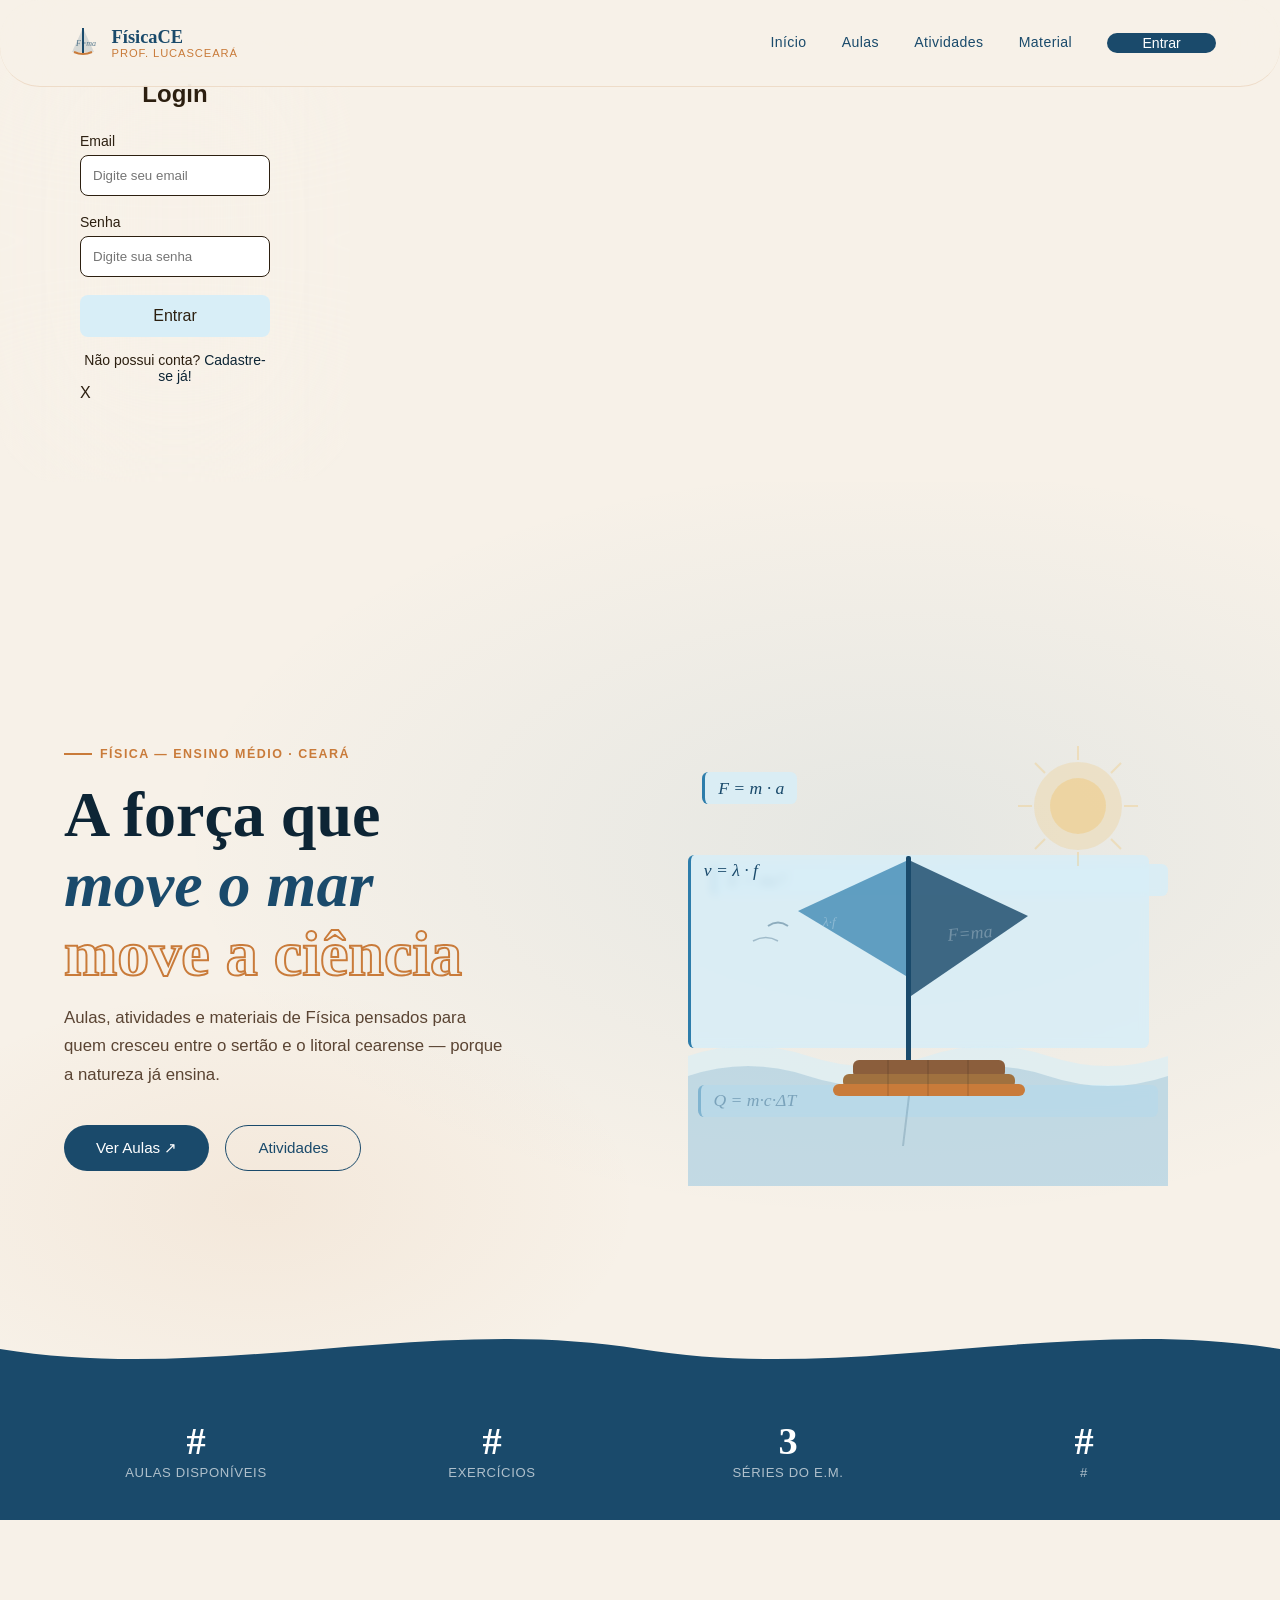
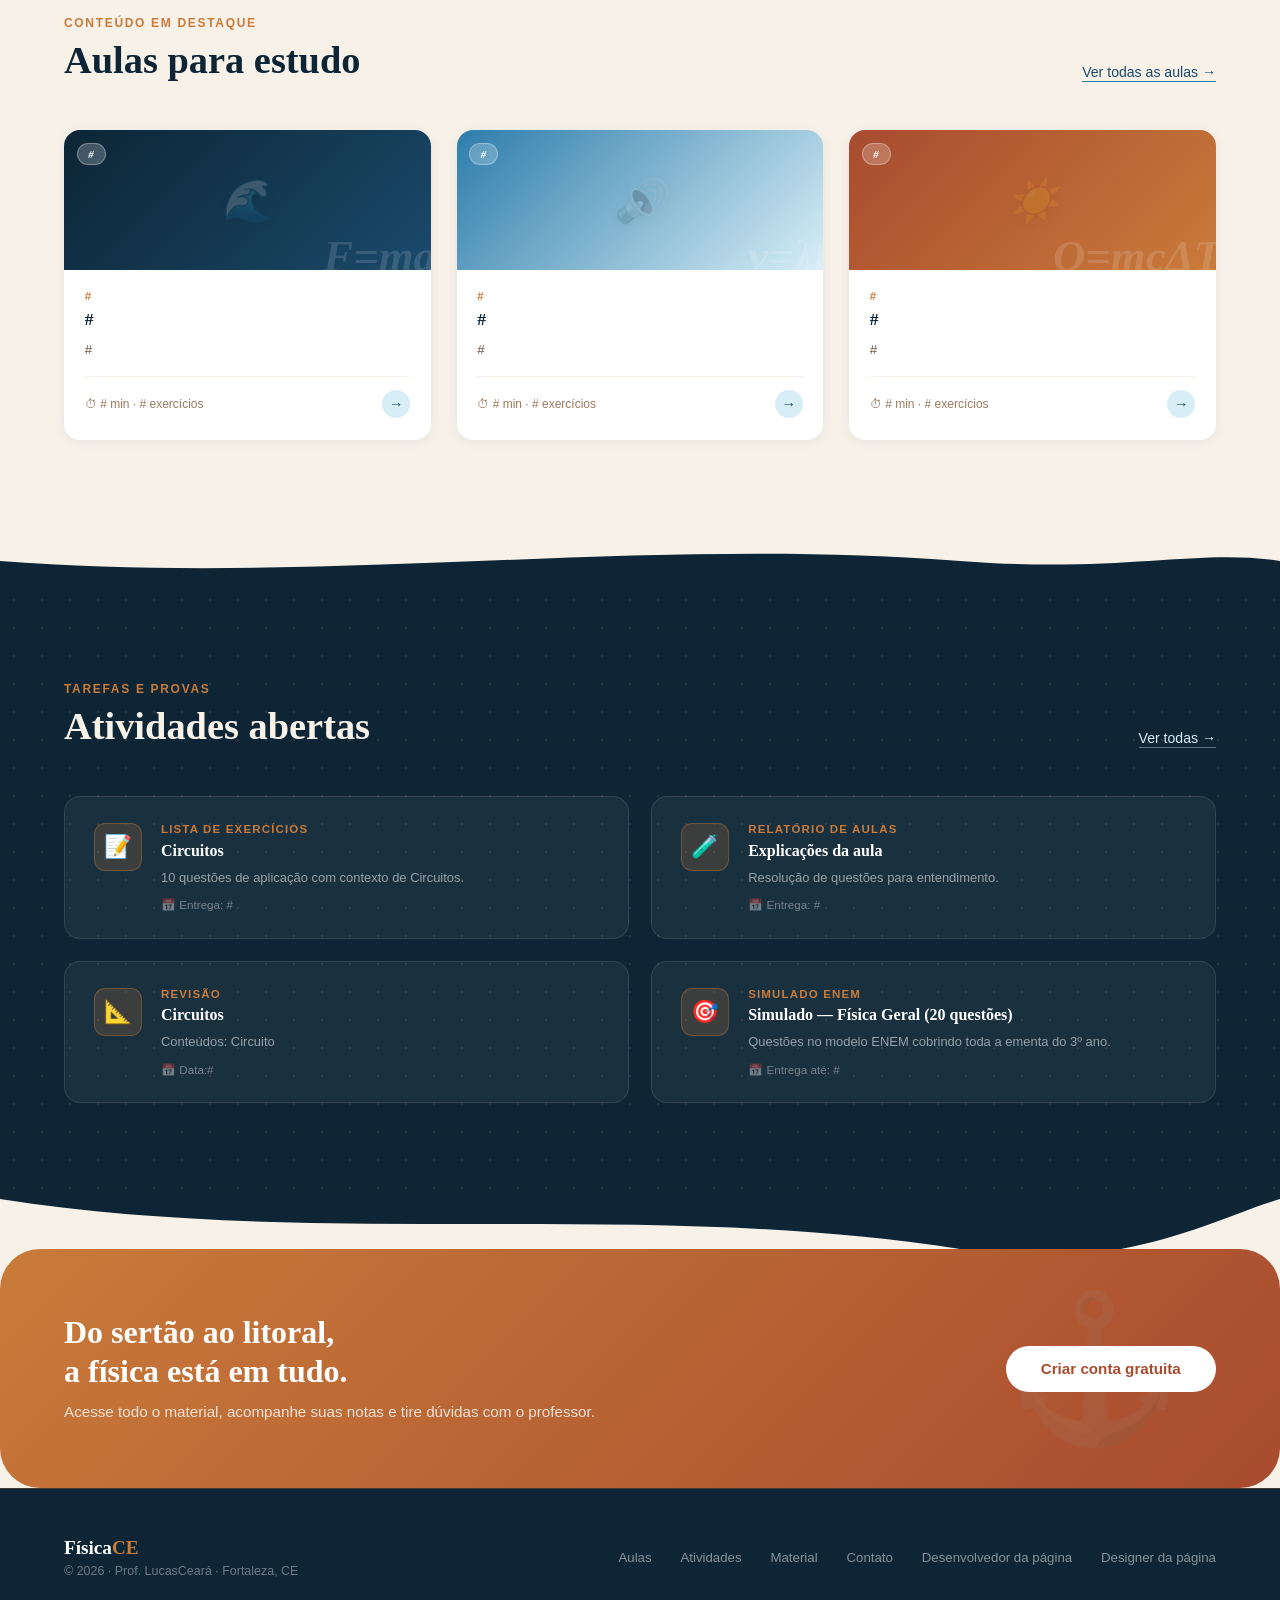
==== commit f6023f06: "Update index.html" ====
--- a/index.html
+++ b/index.html
@@ -5,6 +5,7 @@
     <meta name="viewport" content="width=device-width, initial-scale=1.0">
     <link rel="stylesheet" href="paginaprincipal.css">
     <link rel="stylesheet" href="cadastro.css">
+    <link rel="stylesheet" href="menumobile.css">
     <title>LucasCeará</title>
 </head>
 <body>
@@ -50,14 +51,15 @@
     <a href="#">Atividades</a></li>
     <a href="#">Material</a></li>
     <hr>
-    <a href="#" class="nav-btn-mobile">Entrar</a></li>
+    <button id="btEnt" class="nav-btn-mobile">Entrar</button>
 
 </div>
 
 </nav>
 
-<!--Menu Login-->
- <div class="overlay" id="overlay">
+<!--Menu login mobile-->
+
+ <div id="overlay3" class="overlay3">
 
    <div class="container">
 
@@ -72,7 +74,7 @@
 
        <div class="input-group">
         <label>Senha</label>
-       <input type="password" placeholder="Digite sua senha" required>
+       <input id="password" type="password" placeholder="Digite sua senha" required>
        </div>
 
        <button id="botaoLogin" type="button">Entrar</button>
@@ -81,9 +83,45 @@
 
        <p class="register">
           Não possui conta?
-        <a href="#">Cadastre-se já!</a>
+        <a href="#btCadastro">Cadastre-se já!</a>
 
        </p>
+
+      <span id="fechar3">X</span>
+
+</form>
+
+   </div>
+ </div>
+
+<!--Menu Login-->
+ <div id="overlay" class="overlay">
+
+   <div class="container">
+
+     <form class="login-box">
+       
+       <h2 id="Entrar">Login</h2>
+
+       <div class="input-group">
+        <label>Email</label>
+        <input id="email" type="email" placeholder="Digite seu email" required>
+       </div>
+
+       <div class="input-group">
+        <label>Senha</label>
+       <input id="password" type="password" placeholder="Digite sua senha" required>
+       </div>
+
+       <button id="botaoLogin" type="button">Entrar</button>
+
+       <p id="mensagem"></p>
+
+       <p class="register">
+          Não possui conta?
+        <a href="#btCadastro">Cadastre-se já!</a>
+
+       </p>       
 
       <span id="fechar">X</span>
 
@@ -355,7 +393,7 @@
 
        <div class="input-group">
         <label>Senha</label>
-       <input type="password" placeholder="Digite sua senha" required>
+       <input id="password" type="password" placeholder="Digite sua senha" required>
        </div>
 
        <button id="botaoCadastro" type="button">Cadastrar</button>
@@ -364,7 +402,7 @@
 
        <p class="register">
           Possui conta?
-        <a href="#">Logue já!</a>
+        <a href="index.html">Logue já!</a>
 
        </p>
 
--- a/paginaprincipal.css
+++ b/paginaprincipal.css
@@ -655,22 +655,106 @@
   display: flex;
 }
 
-.login-modal {
-     position: relative;
-     width: 350px;
-     padding: 30px;
-
-     background: var(--areia);
-     border-radius: 10px;
-
-     display: flex;
-     flex-direction: column;
-     gap: 15px;
+.container {
+    width: 100%;
+    max-width: 350px;
+}
+
+.login-box {
+     background: 0, 0, 0, 0.3;
+     padding: 80px;
+     border-radius: 60px;
+     backdrop-filter: blur(100px);
+     -webkit-backdrop-filter: blur(100px);
+     
+}
+
+#Entrar {
+    justify-content: center;
+    align-items: center;
+    display: flex;
+    color: var(--texto);
+    margin-bottom: 25px;
+    text-align: center;
+}
+
+.input-group {
+  margin-bottom: 18px;
+}
+
+.input-group i {
+  position: absolute;
+  left: 300px;
+  top: 60%;
+  transform: translateY(-50%);
+  color: var(--texto);
+}
+
+.input-group label {
+  display: block;
+  margin-bottom: 6px;
+  color: var(--texto);
+  font-size: 14px;
+  font-family: Arial, Helvetica, sans-serif;
+}
+
+.input-group input {
+  width: 100%;
+  padding: 12px;
+  border: 1px solid var(--texto);
+  border-radius: 8px;
+  outline: none;
+  transition: 0.3s;
+}
+
+.input-group input:focus {
+  border-color: var(--texto);
+}
+
+button {
+    width: 100%;
+    padding: 12px;
+    border: none;
+    border-radius: 8px;
+    background: var(--espuma);
+    color: var(--texto);
+    font-size: 16px;
+    cursor: pointer;
+    transition: 0.3s;
+}
+
+button:hover {
+  background-color: var(--agua);
+}
+
+.register {
+  text-align: center;
+  margin-top: 15px;
+  font-size: 14px;
+  color: var(--texto);
+}
+
+.register a {
+  color: var(--noite);
+  text-decoration: none;
+}
+
+
+@media (max-width:480px) {
+       .login-box {
+        padding: 60px;
+       }
+
+
+.login-box h2 {
+    font-size: 24px;
+}
+
 }
 
 #fechar {
-  position: absolute;
-  top: 10px;
-  right: 15px;
+  position: relative;
+  top: -340px;
+  left: 220px;
   cursor: pointer;
 }
--- a/cadastro.css
+++ b/cadastro.css
@@ -106,7 +106,7 @@
 
 @media (max-width:480px) {
        .login-box {
-        padding: 25px;
+        padding: 60px;
        }
 
 
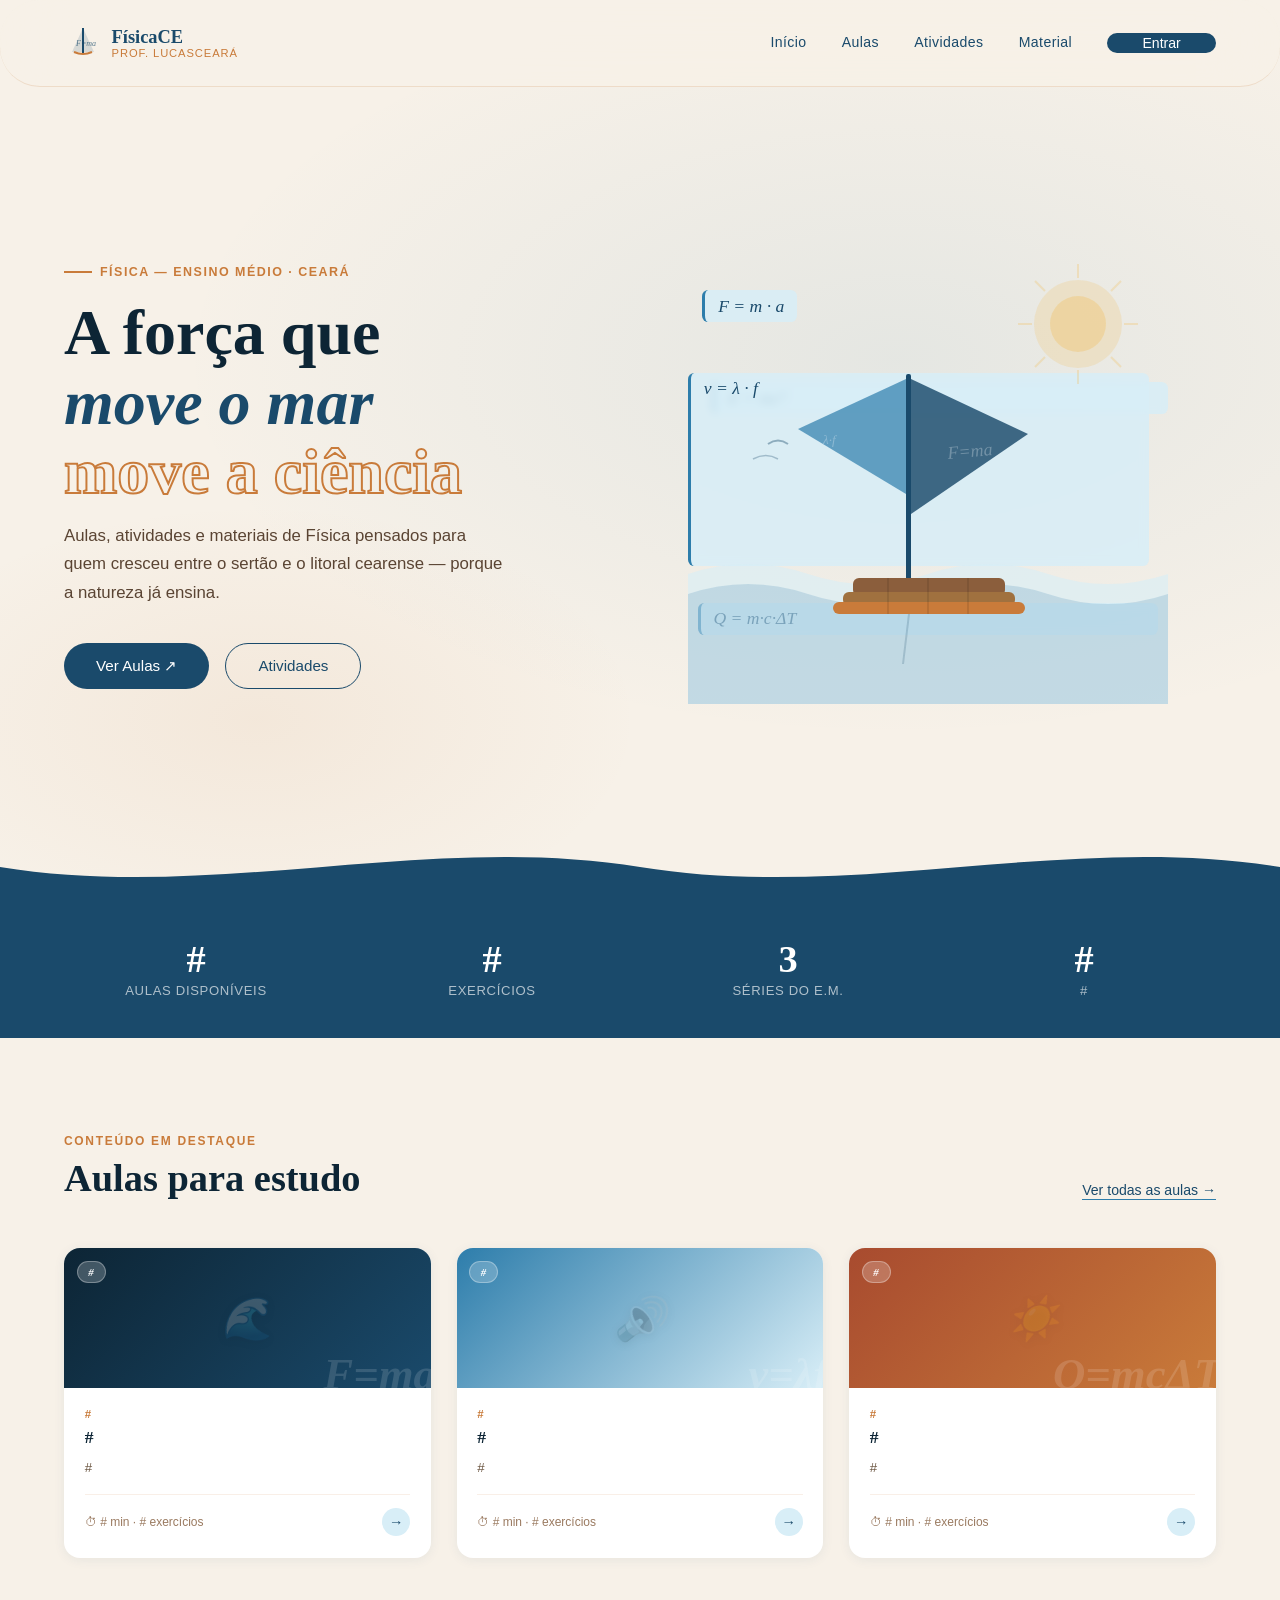
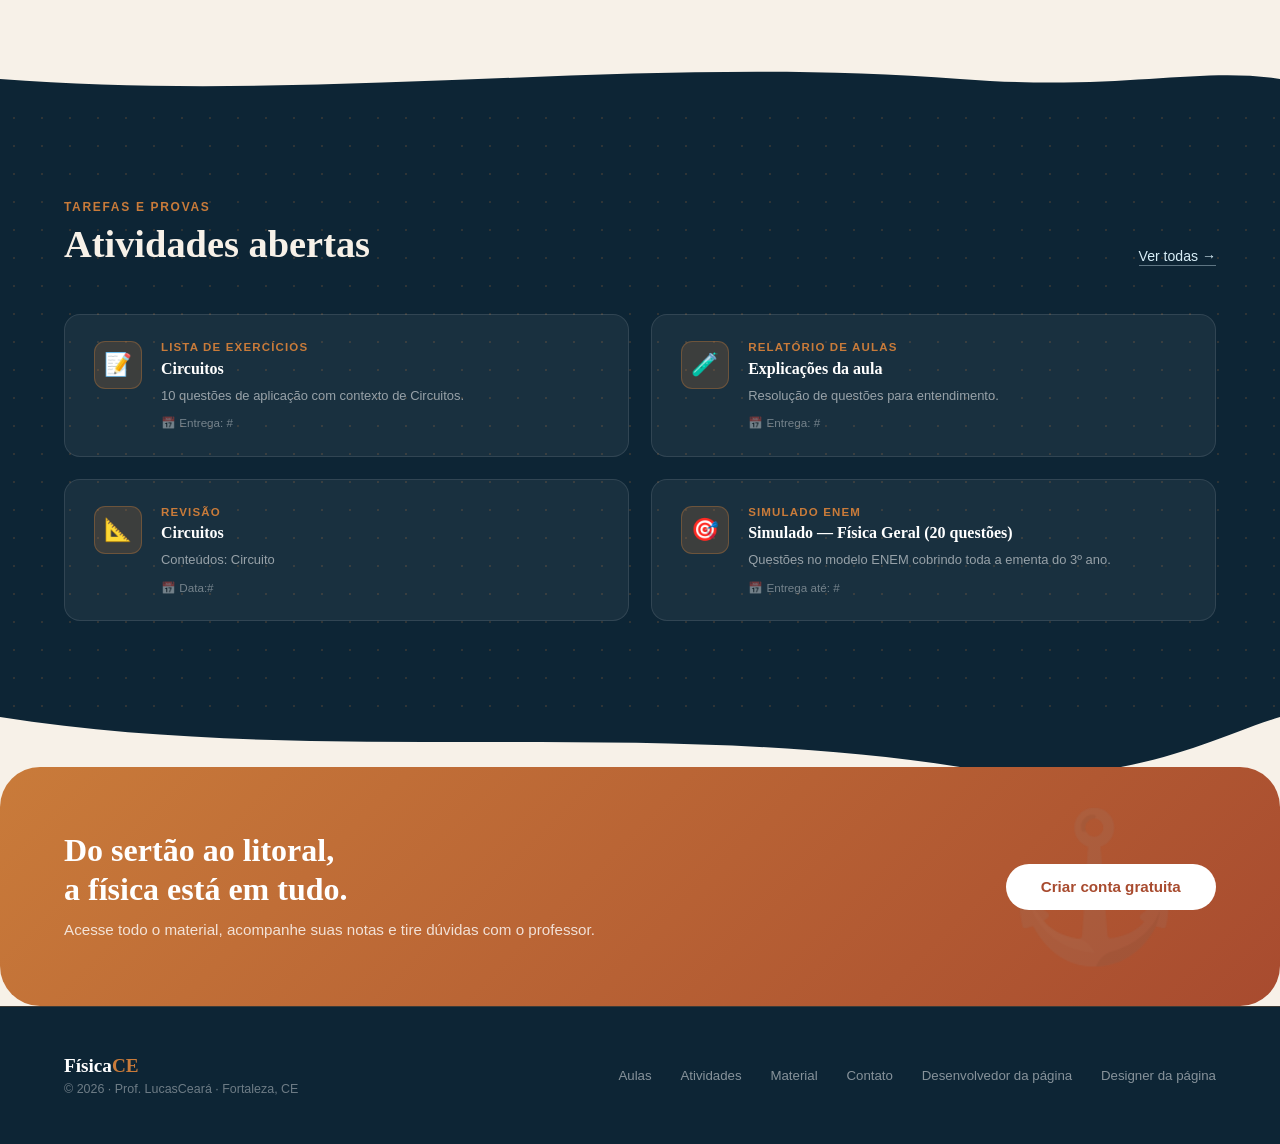
==== commit 69c298e7: "Update index.html" ====
--- a/index.html
+++ b/index.html
@@ -26,7 +26,7 @@
   </div>
   <div class="nav-links">
   
-    <li><a href="#">Início</a></li>
+    <li><a href="index.html">Início</a></li>
     <li><a href="#">Aulas</a></li>
     <li><a href="#">Atividades</a></li>
     <li><a href="#">Material</a></li>
--- a/paginaprincipal.css
+++ b/paginaprincipal.css
@@ -107,7 +107,7 @@
 
 .nav-mobile a:hover { background: rgba(26,74,107,.06); color: var(--ocre); }
   .nav-mobile .nav-btn-mobile {
-     background: var(--oceano); color: #fff !important;
+    background: var(--oceano); color: #fff !important;
     text-align: center; margin-top: .6rem;
     border-radius: 2rem; padding: .85rem 1rem;
     font-weight: 600;
@@ -732,12 +732,9 @@
   margin-top: 15px;
   font-size: 14px;
   color: var(--texto);
-}
-
-.register a {
-  color: var(--noite);
-  text-decoration: none;
-}
+  
+}
+
 
 
 @media (max-width:480px) {
--- a/menumobile.css
+++ b/menumobile.css
@@ -0,0 +1,124 @@
+.overlay3 {
+  position: fixed;
+  top: 0%;
+  left: 0%;
+  width: 100%;
+  height: 100%;
+
+  
+
+  justify-content: center;
+  align-items: center;
+
+  z-index: 999;
+
+  display: none;
+}
+
+.overlay3.ativo {
+  display: flex;
+}
+
+.container {
+    width: 100%;
+    max-width: 350px;
+}
+
+.login-box {
+     background: 0, 0, 0, 0.3;
+     padding: 80px;
+     border-radius: 60px;
+     backdrop-filter: blur(100px);
+     -webkit-backdrop-filter: blur(100px);
+     
+}
+
+#Entrar {
+    justify-content: center;
+    align-items: center;
+    display: flex;
+    color: var(--texto);
+    margin-bottom: 25px;
+    text-align: center;
+}
+
+.input-group {
+  margin-bottom: 18px;
+}
+
+.input-group i {
+  position: absolute;
+  left: 300px;
+  top: 60%;
+  transform: translateY(-50%);
+  color: var(--texto);
+}
+
+.input-group label {
+  display: block;
+  margin-bottom: 6px;
+  color: var(--texto);
+  font-size: 14px;
+  font-family: Arial, Helvetica, sans-serif;
+}
+
+.input-group input {
+  width: 100%;
+  padding: 12px;
+  border: 1px solid var(--texto);
+  border-radius: 8px;
+  outline: none;
+  transition: 0.3s;
+}
+
+.input-group input:focus {
+  border-color: var(--texto);
+}
+
+button {
+    width: 100%;
+    padding: 12px;
+    border: none;
+    border-radius: 8px;
+    background: var(--espuma);
+    color: var(--texto);
+    font-size: 16px;
+    cursor: pointer;
+    transition: 0.3s;
+}
+
+button:hover {
+  background-color: var(--agua);
+}
+
+.register {
+  text-align: center;
+  margin-top: 15px;
+  font-size: 14px;
+  color: var(--texto);
+}
+
+.register a {
+  color: var(--noite);
+  text-decoration: none;
+}
+
+
+@media (max-width:480px) {
+       .login-box {
+        padding: 60px;
+       }
+
+
+.login-box h2 {
+    font-size: 24px;
+}
+
+}
+
+#fechar3 {
+  position: relative;
+  top: -340px;
+  left: 220px;
+  cursor: pointer;
+}
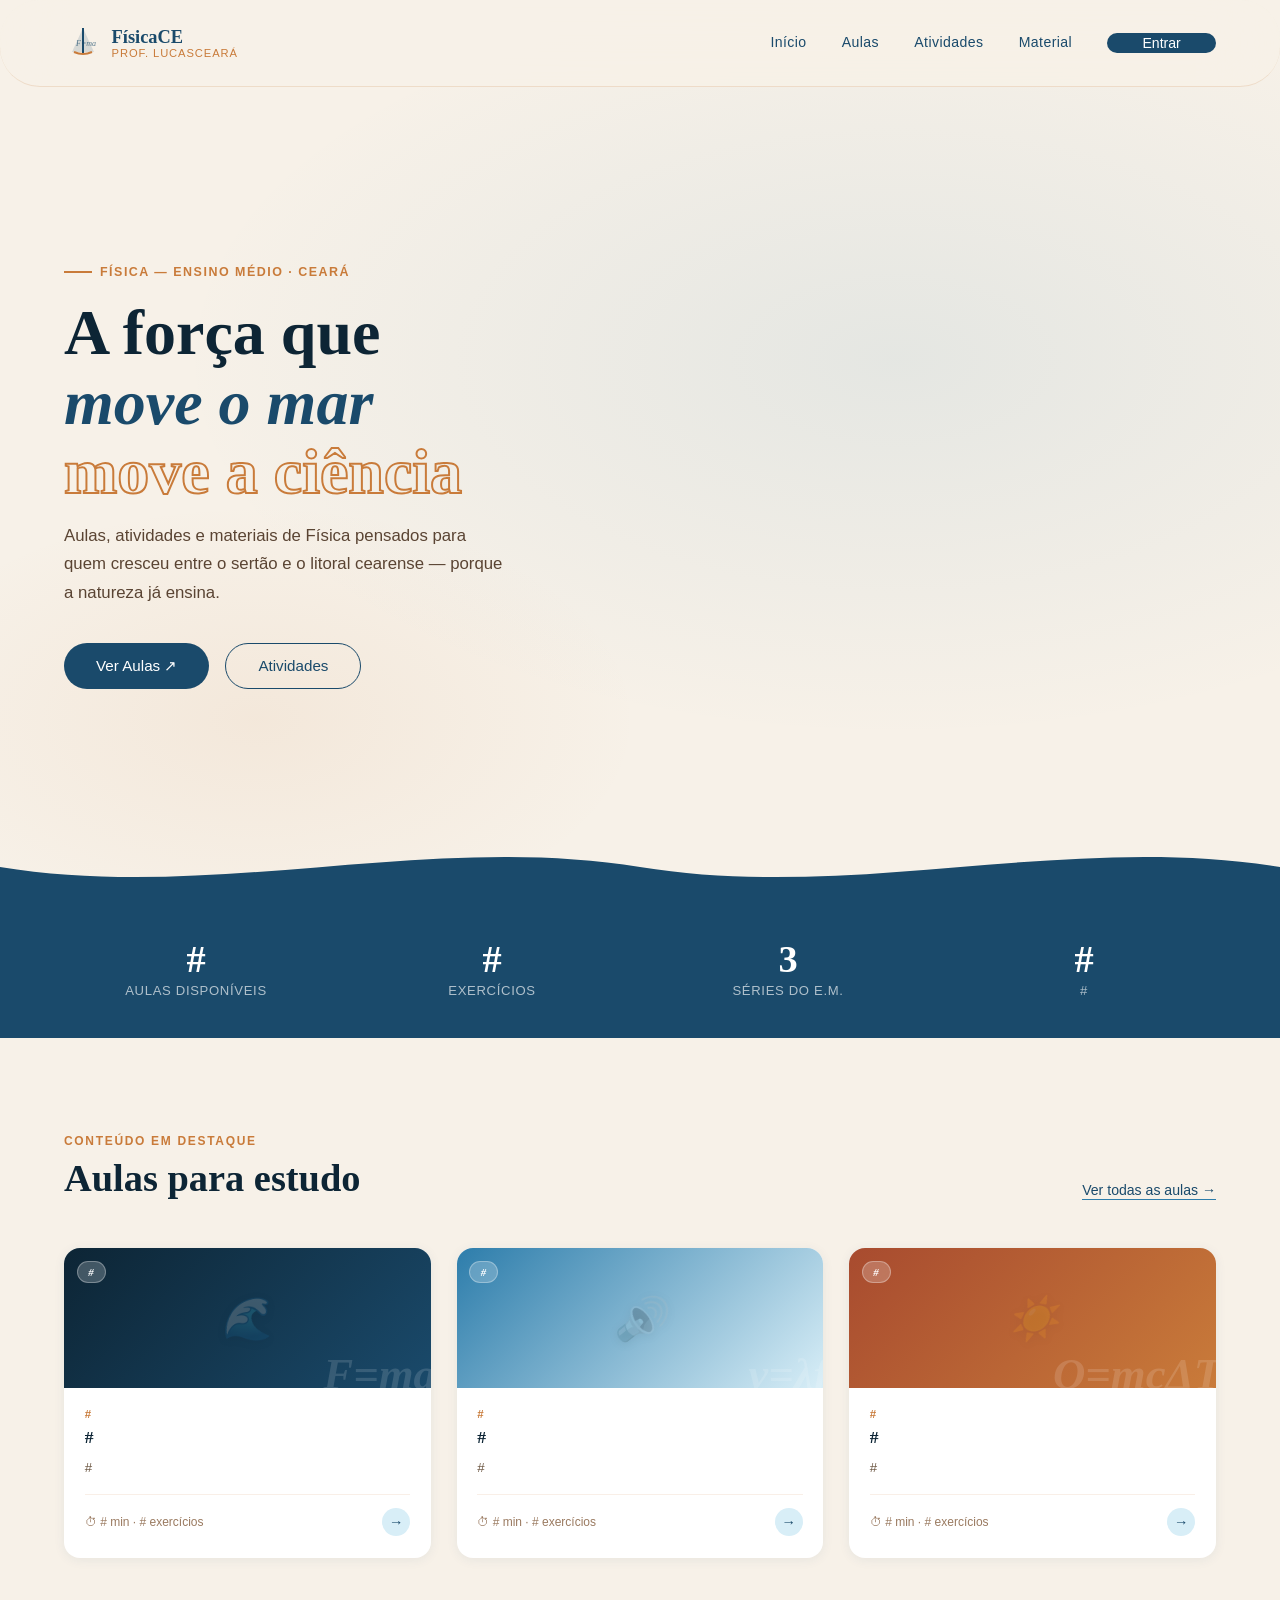
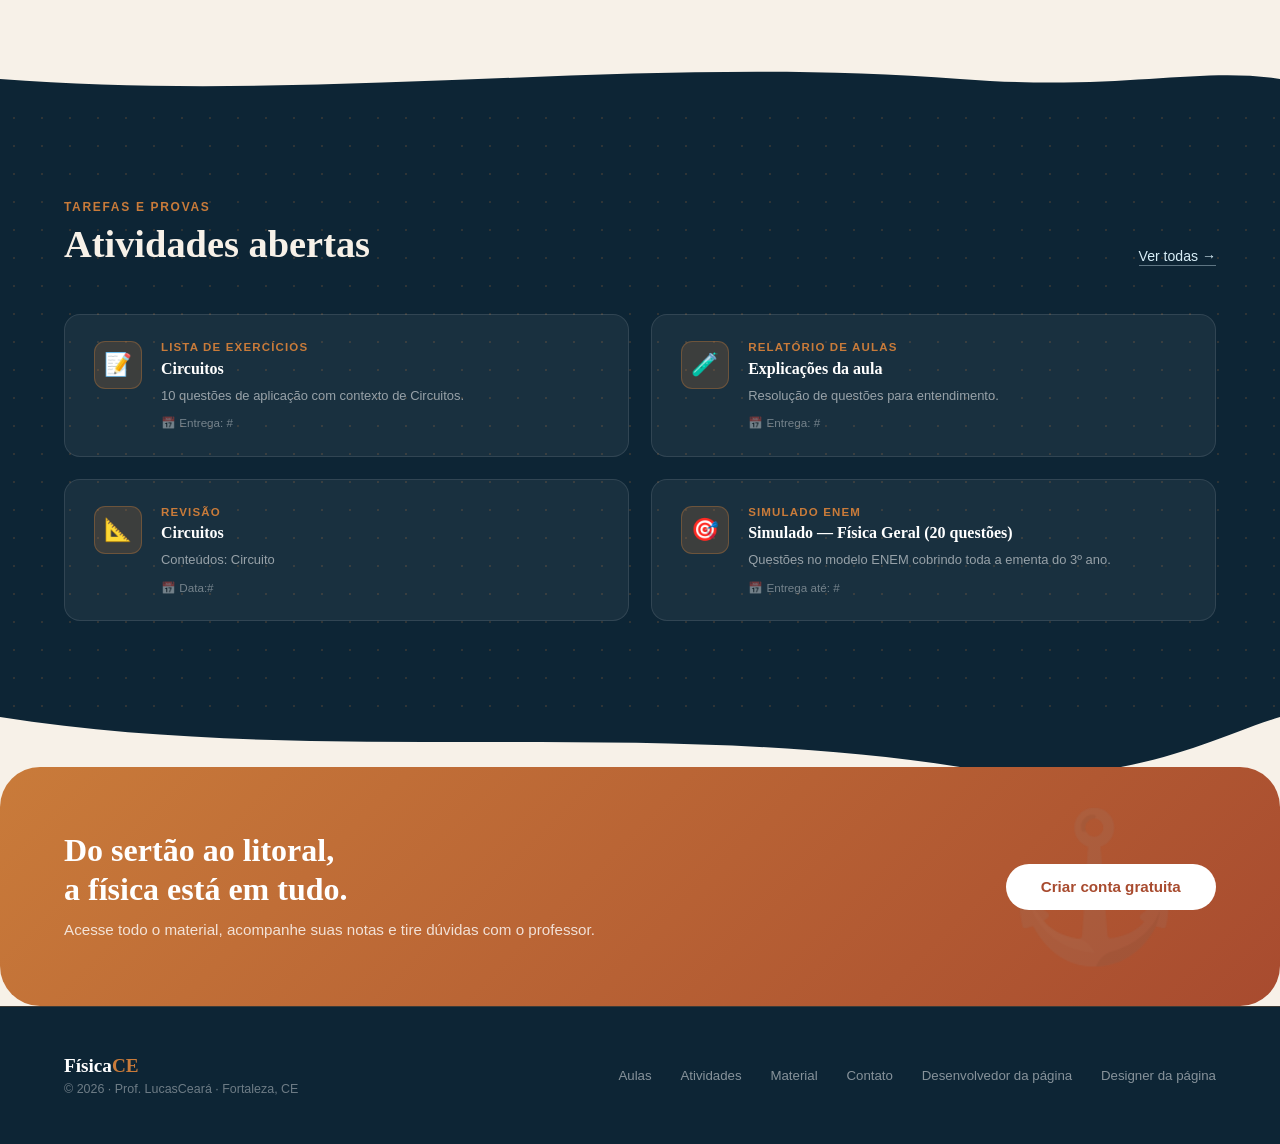
==== commit 8be7ec98: "Update index.html" ====
--- a/index.html
+++ b/index.html
@@ -27,7 +27,7 @@
   <div class="nav-links">
   
     <li><a href="index.html">Início</a></li>
-    <li><a href="#">Aulas</a></li>
+    <li><a href="aulas.html">Aulas</a></li>
     <li><a href="#">Atividades</a></li>
     <li><a href="#">Material</a></li>
     <button id="btnAbrir" class="nav-btn">Entrar</button>
@@ -131,11 +131,14 @@
  </div>
 
 
+ 
 
 <!-- ── HERO ── -->
 <section class="hero">
   <div class="hero-bg"></div>
  
+
+  
   <div class="hero-content">
     <div class="hero-eyebrow">Física — Ensino Médio · Ceará</div>
     <h1 class="hero-title">
@@ -153,59 +156,8 @@
     </div>
   </div>
  
-  <!-- Jangada + Fórmulas -->
-  <div class="hero-visual">
-    <div class="jangada-wrapper">
- 
-      <div class="formula-tag" style="top:10%;left:3%">F = m · a</div>
-      <div class="formula-tag" style="top:30%;right:0%">E = mc²</div>
-      <div class="formula-tag" style="bottom:30%;left:0%">v = λ · f</div>
-      <div class="formula-tag" style="bottom:15%;right:2%">Q = m·c·ΔT</div>
- 
-      <!-- Jangada SVG principal -->
-      <svg width="480" height="460" viewBox="0 0 480 460" fill="none" xmlns="http://www.w3.org/2000/svg" style="position:relative;z-index:1;">
-        <!-- Água / mar ondulado -->
-        <path d="M0 330 Q60 310 120 330 Q180 350 240 330 Q300 310 360 330 Q420 350 480 330 L480 460 L0 460 Z" fill="#D8EEF7" opacity=".6"/>
-        <path d="M0 350 Q60 330 120 350 Q180 370 240 350 Q300 330 360 350 Q420 370 480 350 L480 460 L0 460 Z" fill="#2D7DAB" opacity=".18"/>
-        <!-- Sol (representa energia solar / luz) -->
-        <circle cx="390" cy="80" r="44" fill="#F0C060" opacity=".22"/>
-        <circle cx="390" cy="80" r="28" fill="#F0C060" opacity=".35"/>
-        <!-- Raios do sol -->
-        <g stroke="#F0C060" stroke-width="2" opacity=".3">
-          <line x1="390" y1="34" x2="390" y2="20"/>
-          <line x1="390" y1="126" x2="390" y2="140"/>
-          <line x1="344" y1="80" x2="330" y2="80"/>
-          <line x1="436" y1="80" x2="450" y2="80"/>
-          <line x1="357" y1="47" x2="347" y2="37"/>
-          <line x1="423" y1="113" x2="433" y2="123"/>
-          <line x1="357" y1="113" x2="347" y2="123"/>
-          <line x1="423" y1="47" x2="433" y2="37"/>
-        </g>
-        <!-- Mastro -->
-        <rect x="218" y="130" width="5" height="210" rx="2" fill="#1A4A6B"/>
-        <!-- Vela grande com fórmula -->
-        <path d="M223 135 L340 190 L223 270 Z" fill="#1A4A6B" opacity=".82"/>
-        <text x="260" y="215" font-family="Georgia,serif" font-style="italic" font-size="18" fill="rgba(255,255,255,0.28)" transform="rotate(-5,260,215)">F=ma</text>
-        <!-- Vela pequena -->
-        <path d="M218 135 L110 185 L218 250 Z" fill="#2D7DAB" opacity=".7"/>
-        <text x="135" y="200" font-family="Georgia,serif" font-style="italic" font-size="13" fill="rgba(255,255,255,0.28)">λ·f</text>
-        <!-- Casco jangada (tábuas) -->
-        <rect x="165" y="334" width="152" height="18" rx="6" fill="#8B5E3C"/>
-        <rect x="155" y="348" width="172" height="14" rx="6" fill="#A0713F"/>
-        <rect x="145" y="358" width="192" height="12" rx="6" fill="#C97B3A"/>
-        <!-- Tábuas verticais da jangada -->
-        <line x1="200" y1="334" x2="200" y2="370" stroke="rgba(0,0,0,.12)" stroke-width="1.5"/>
-        <line x1="240" y1="334" x2="240" y2="370" stroke="rgba(0,0,0,.12)" stroke-width="1.5"/>
-        <line x1="280" y1="334" x2="280" y2="370" stroke="rgba(0,0,0,.12)" stroke-width="1.5"/>
-        <!-- Reflexo no mar -->
-        <line x1="221" y1="370" x2="215" y2="420" stroke="#1A4A6B" stroke-width="2" opacity=".2"/>
-        <!-- Seagull / gaivota estilizada -->
-        <path d="M80 200 Q90 193 100 200" stroke="#1A4A6B" stroke-width="2" fill="none" opacity=".4"/>
-        <path d="M65 215 Q78 208 90 215" stroke="#1A4A6B" stroke-width="1.5" fill="none" opacity=".3"/>
-      </svg>
-    </div>
-  </div>
- 
+<!---Onda divisória antes de aulas e conteúdos-->
+
   <div class="hero-waves">
     <svg viewBox="0 0 1440 70" xmlns="http://www.w3.org/2000/svg" preserveAspectRatio="none" width="100%" height="70">
       <path d="M0,35 C240,70 480,0 720,35 C960,70 1200,0 1440,35 L1440,70 L0,70 Z" fill="#1A4A6B"/>
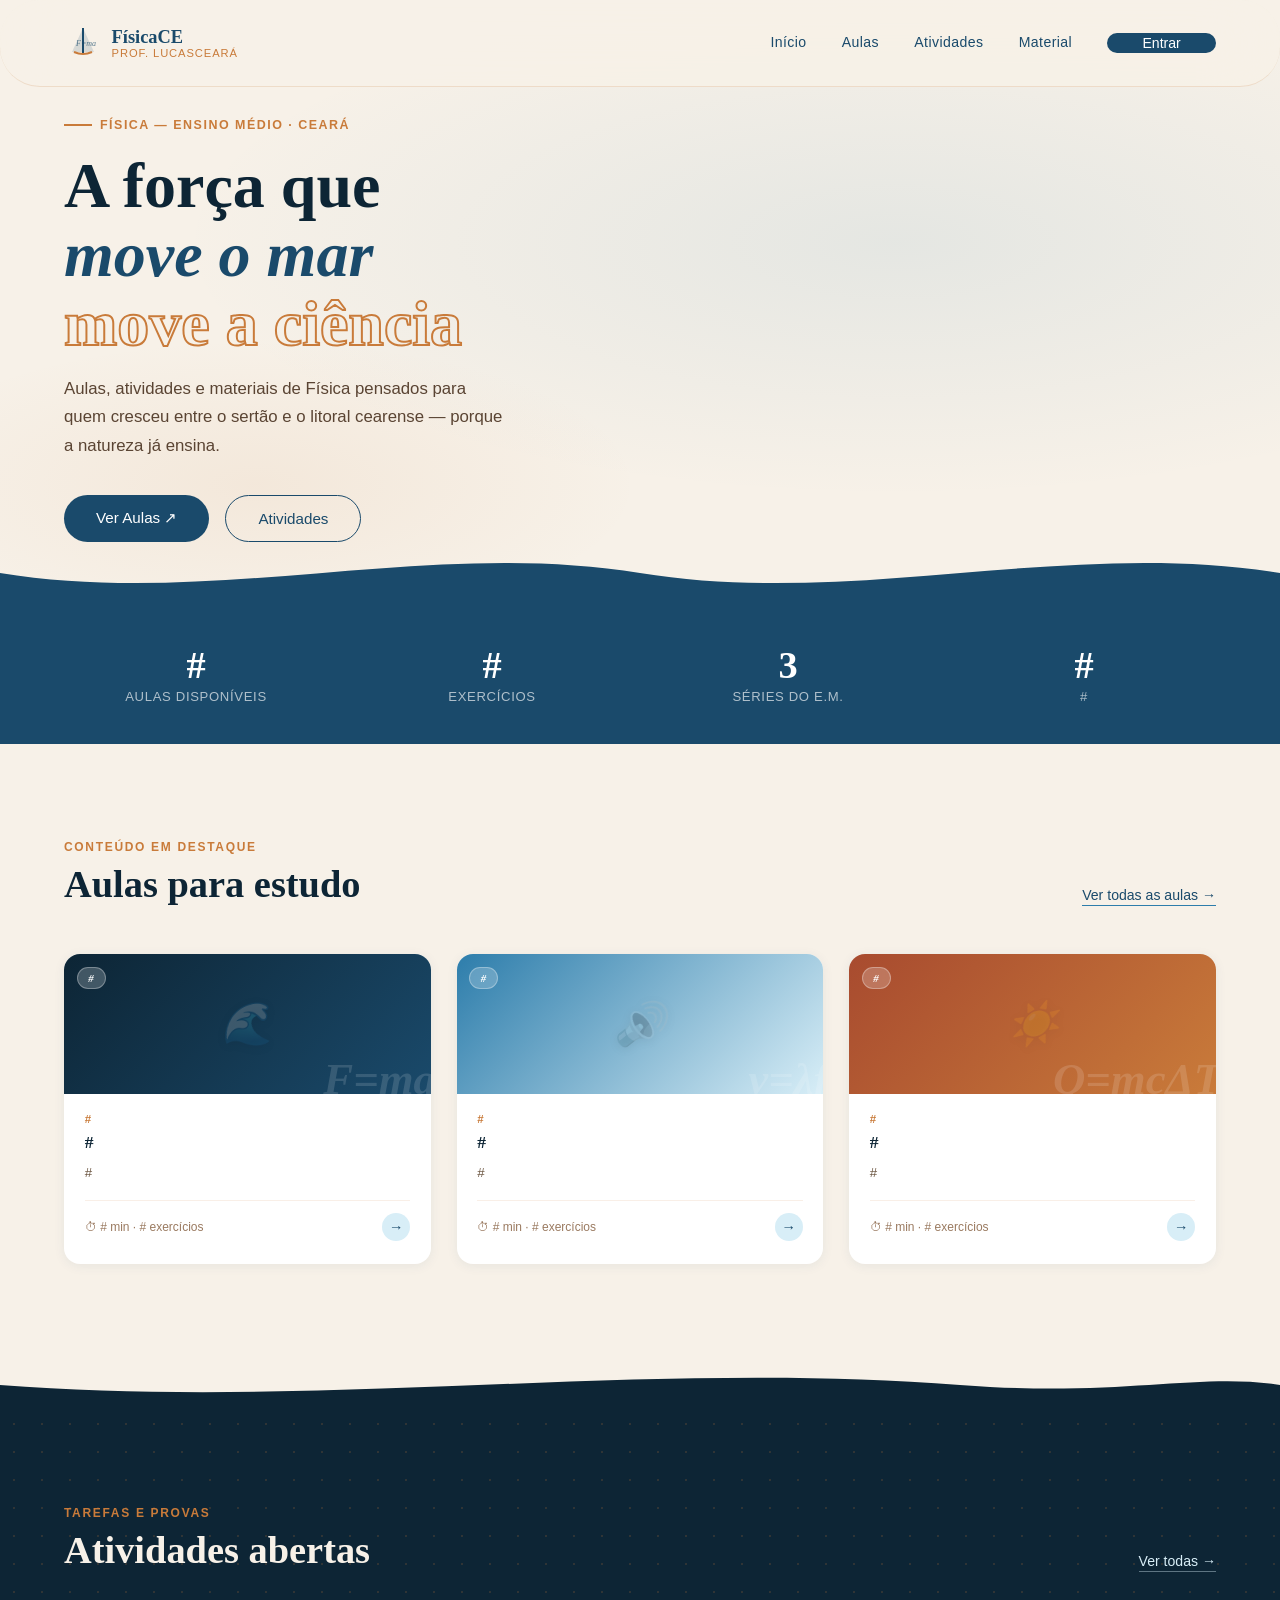
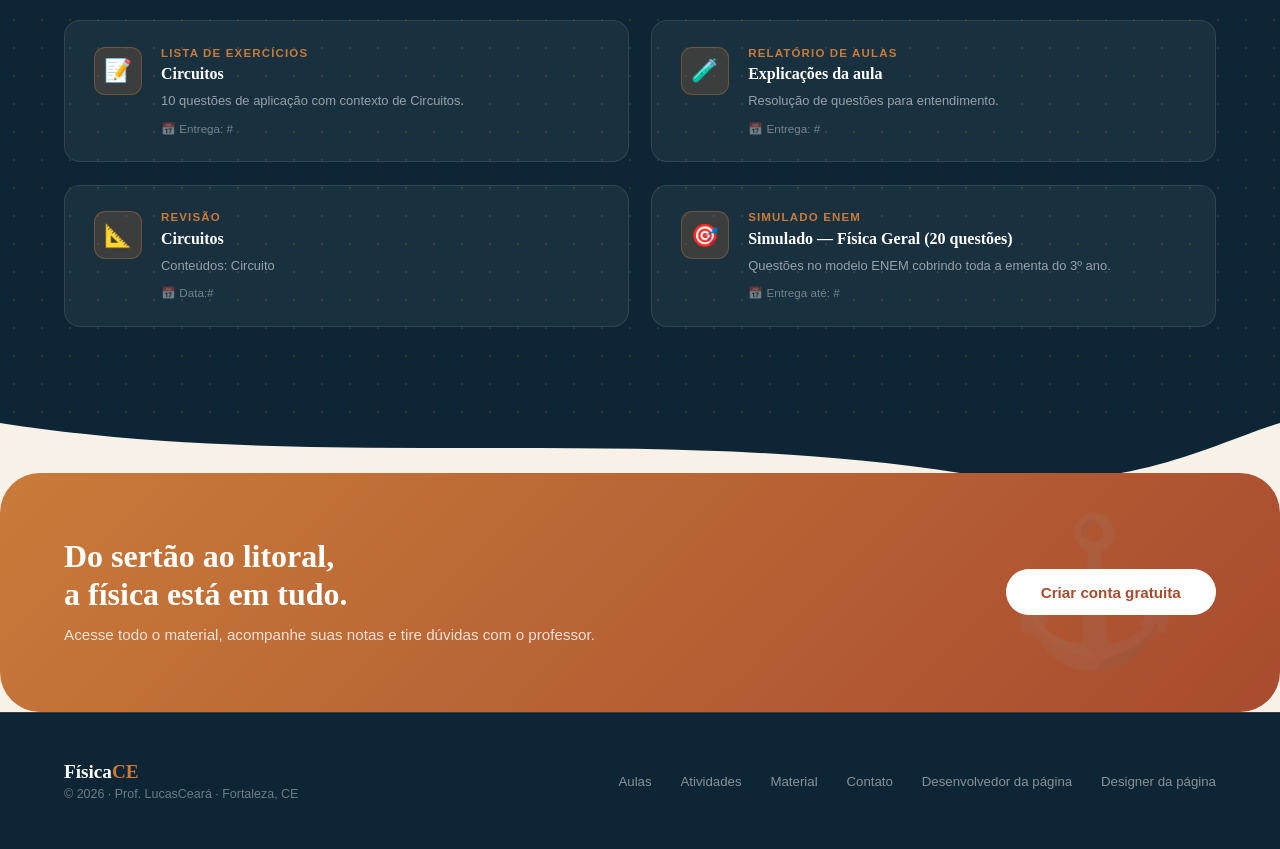
==== commit 01c1c4f6: "Update index.html" ====
--- a/index.html
+++ b/index.html
@@ -47,7 +47,7 @@
 <div class="nav-mobile" id="menuMobile">
 
     <a href="#">Início</a></li>
-    <a href="#">Aulas</a></li>
+    <a href="aulas.html">Aulas</a></li>
     <a href="#">Atividades</a></li>
     <a href="#">Material</a></li>
     <hr>
--- a/paginaprincipal.css
+++ b/paginaprincipal.css
@@ -171,9 +171,22 @@
 
   .nav-btn:hover { background: var(--agua) !important; color: #fff !important; }
  
+
+ /*Jangada principal*/
+
+ #jangada {
+  align-items: center;
+  justify-content: center;
+  width: 500px;
+  margin: 600px;
+ }
+
+
+
+
   /* ── HERO ── */
   .hero {
-    min-height: 100vh;
+    min-height: 20vh;
     display: grid;
     grid-template-columns: 1fr 1fr;
     align-items: center;
@@ -266,18 +279,7 @@
   .btn-secondary:hover {
     background: var(--oceano); color: #fff;
   }
- 
-  /* ── JANGADA SVG HERO ── */
-  .hero-visual {
-    position: relative; z-index: 2;
-    display: flex; justify-content: center; align-items: center;
-  }
- 
-  .jangada-wrapper {
-    position: relative;
-    width: 480px; height: 460px;
-  }
- 
+
   /* Fórmulas flutuantes */
   .formula-tag {
     position: absolute;
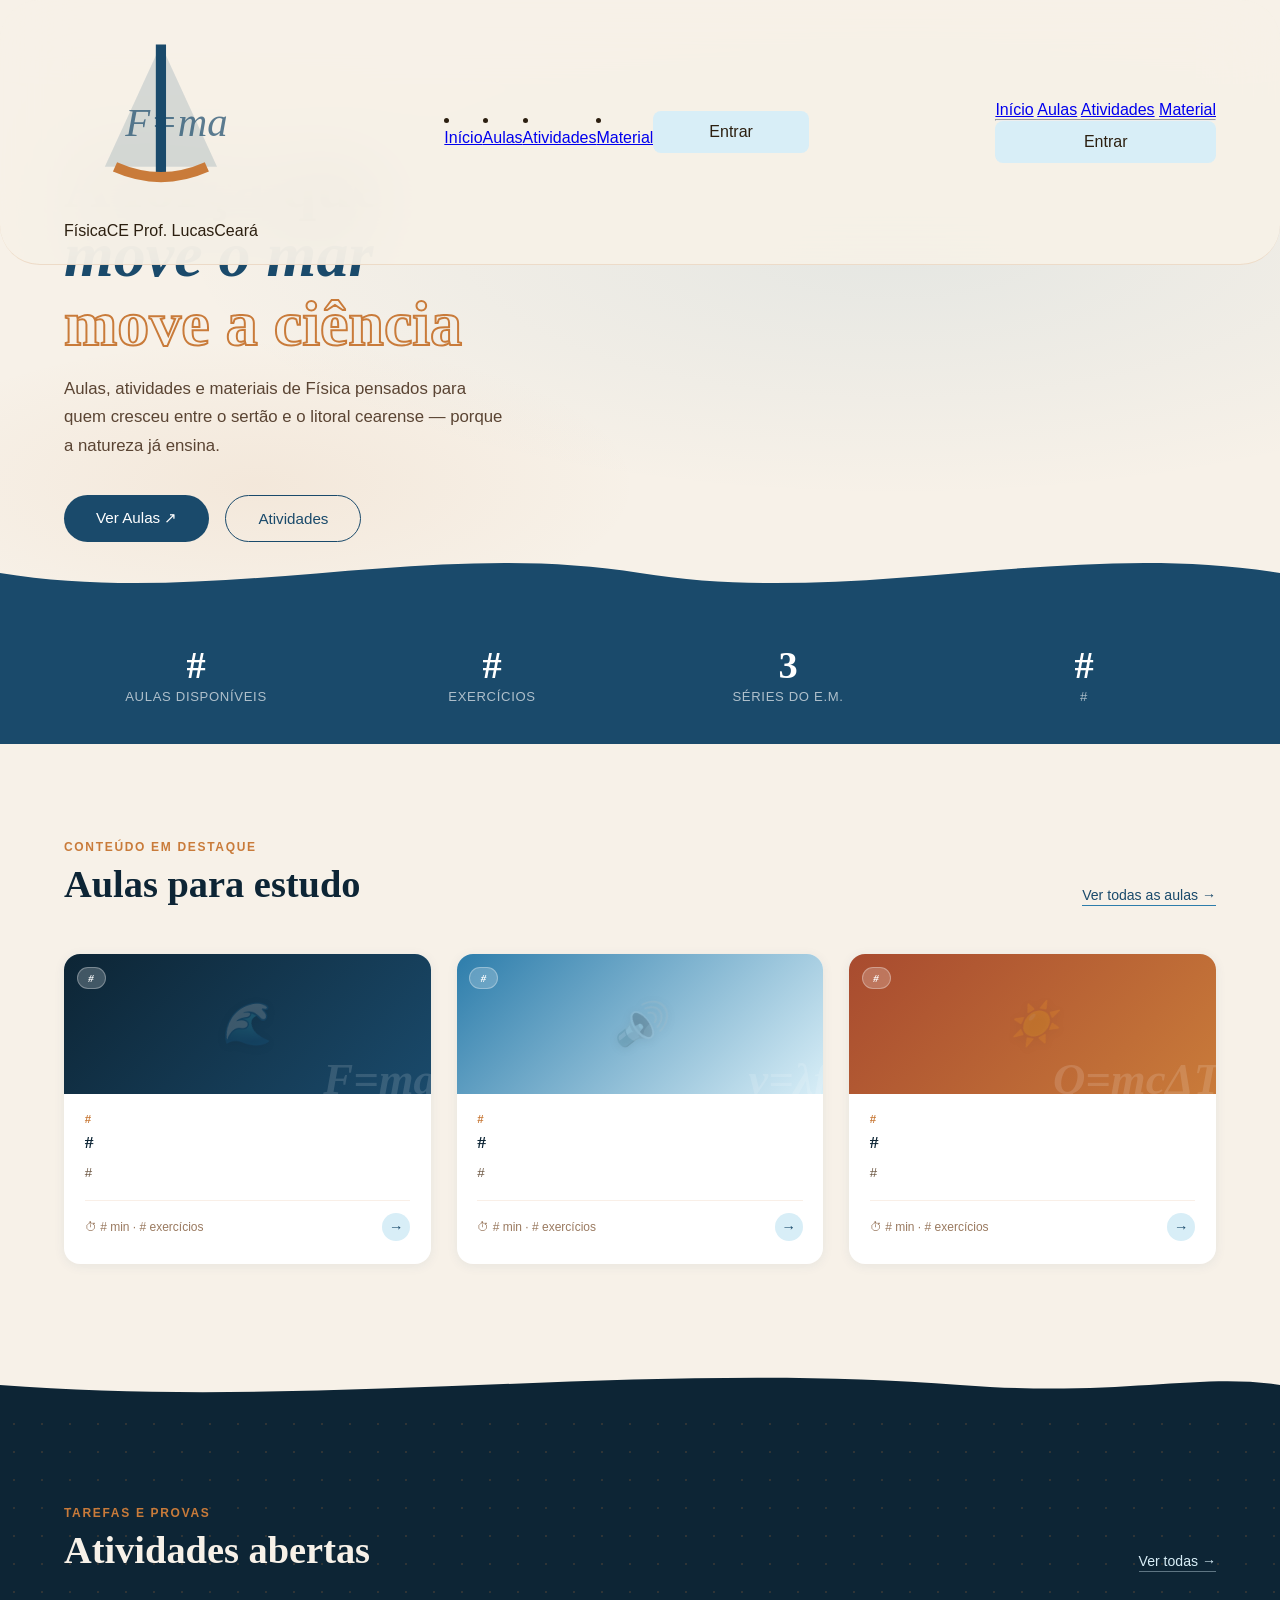
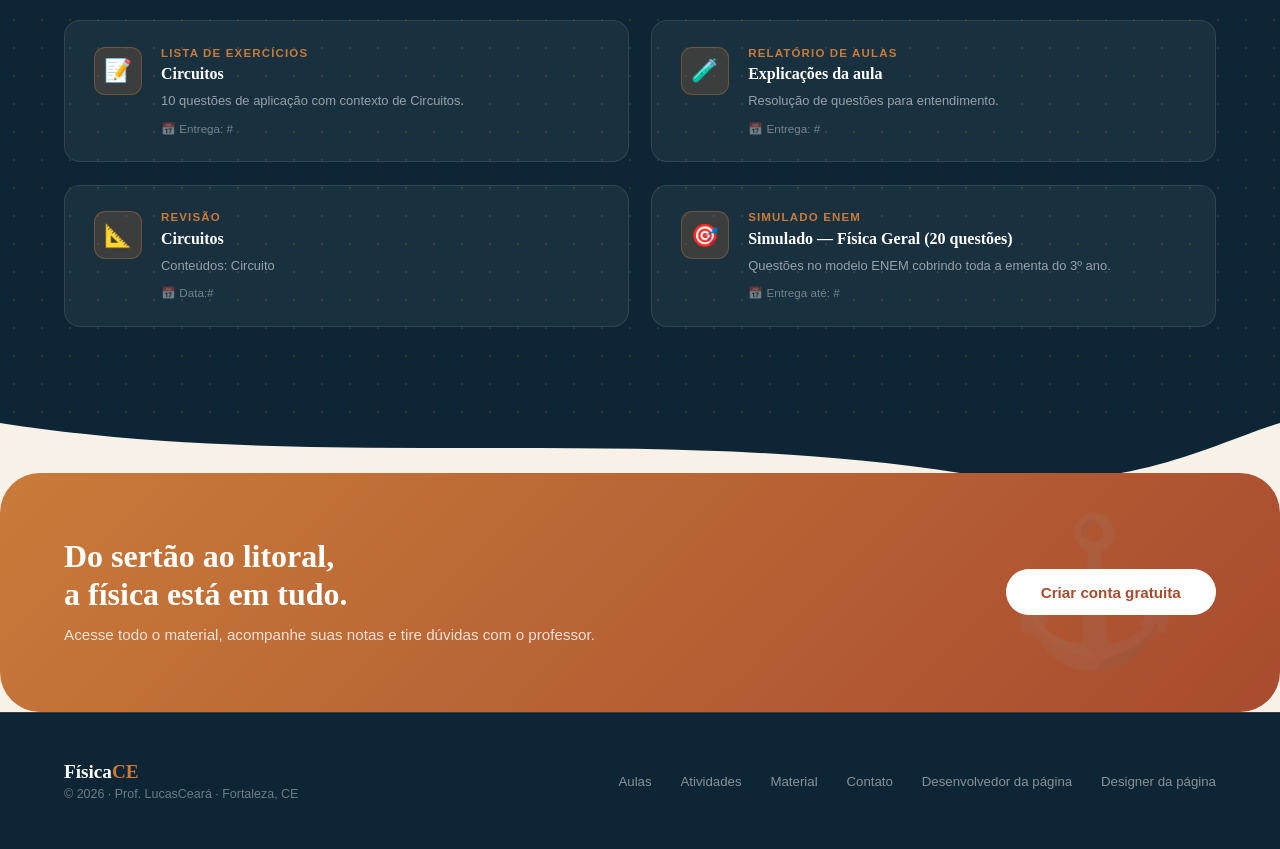
==== commit 2a26571f: "Create index.html" ====
--- a/index.html
+++ b/index.html
@@ -3,9 +3,9 @@
 <head>
     <meta charset="UTF-8">
     <meta name="viewport" content="width=device-width, initial-scale=1.0">
-    <link rel="stylesheet" href="paginaprincipal.css">
-    <link rel="stylesheet" href="cadastro.css">
-    <link rel="stylesheet" href="menumobile.css">
+    <link rel="stylesheet" href="/stylecss/paginaprincipal.css">
+    <link rel="stylesheet" href="/stylecss/cadastro.css">
+    <link rel="stylesheet" href="/stylecss/menumobile.css">
     <title>LucasCeará</title>
 </head>
 <body>
@@ -24,6 +24,9 @@
       <span>Prof. LucasCeará</span>
     </div>
   </div>
+
+<!--Navbar principal-->
+
   <div class="nav-links">
   
     <li><a href="index.html">Início</a></li>
@@ -381,13 +384,13 @@
   </ul>
 </footer>
 
-<script src="buttonnavbar.js"></script>
-
-<script src="buttonlogin.js"></script>
-
-<script src="buttonentrarconta.js"></script>
-
-<script src="buttoncadastro.js"></script>
+<script src="/backend js/buttonnavbar.js"></script>
+
+<script src="/backend js/buttonlogin.js"></script>
+
+<script src="/backend js/buttonentrarconta.js"></script>
+
+<script src="/backend js/buttoncadastro.js"></script>
 
 </body>
 </html>
--- a/stylecss/paginaprincipal.css
+++ b/stylecss/paginaprincipal.css
@@ -0,0 +1,760 @@
+ *, *::before, *::after { box-sizing: border-box; margin: 0; padding: 0; }
+ /*Remove margins e paddings padrão de todos os elementos*/
+ 
+
+ /*Essas cores definidas no root são para evitar repetições e ficam disponíveis em todo documento,assim não precisa repetir o códgo 30 vezes só utilizar var(--oceano)*/
+  :root {
+    --areia:     #F7F1E8;
+    --ocre:      #C97B3A;
+    --terracota: #A84B2F;
+    --oceano:    #1A4A6B;
+    --agua:      #2D7DAB;
+    --espuma:    #D8EEF7;
+    --noite:     #0D2535;
+    --texto:     #2C1F10;
+  }
+ 
+  html { scroll-behavior: smooth; }
+ 
+  body {
+    background: var(--areia);
+    color: var(--texto);
+    font-family: 'Inter', sans-serif;
+    overflow-x: hidden;
+  }
+ 
+  /* ── NAV ── */
+  /*Com o position a navbar fica no topo mesmo quando rola a página*/
+  /*o z-index faz com que a nav fique acima de todos os outros elementos*/
+  nav {
+    position: fixed; top: 0; left: 0; right: 0; z-index: 100;
+    display: flex; align-items: center; justify-content: space-between;
+    padding: 1.5rem 4rem;
+    background: rgba(247, 241, 232, 0.92);
+    backdrop-filter: blur(35px);
+    border-bottom: 1px solid rgba(201, 123, 58, 0.18);
+    border-radius: 40px;
+  }
+
+
+
+
+  @media (max-width: 768px){
+.nav-button{
+    display: none;
+    flex-direction: column;
+    justify-content: center;
+    gap: 6px;
+    width: 42px; height: 42px;
+    background: none;
+    border: none;
+    cursor: pointer;
+    padding: 0;
+    transition: border-color .2s, background 2.s;
+}
+
+.nav-button:hover {
+    border-color: var(--ocre);
+    background: rgba(201,123,58,.06);
+}
+
+
+.nav-button span {
+    display: block;
+    width: 20px; height: 2px;
+    background: var(--oceano);
+    border-radius: 2px;
+    transition: transform .3s ease, opacity .3s ease;
+    transform-origin: center;
+}
+
+  /* Estado aberto — vira X */
+  .nav-button.aberto span:nth-child(1) { transform: translateY(7px) rotate(45deg); }
+  .nav-button.aberto span:nth-child(2) { opacity: 0; transform: scaleX(0); }
+  .nav-button.aberto span:nth-child(3) { transform: translateY(-7px) rotate(-45deg); }
+
+/* Menu mobile dropdown */
+  .nav-mobile {
+    display: none;
+    position: fixed;
+    top: 65px; left: 0; right: 0;
+    z-index: 99;
+    background: rgba(247,241,232,0.98);
+    backdrop-filter: blur(14px);
+    border-bottom: 2px solid rgba(201,123,58,.2);
+    flex-direction: column;
+    padding: 1rem 1.5rem 1.5rem;
+    gap: .2rem;
+    box-shadow: 0 8px 24px rgba(13,37,53,.1);
+}
+ .nav-mobile.aberto {
+    display: flex;
+    animation: slideDown .22s ease forwards;
+  }
+
+ @keyframes slideDown {
+    from { opacity: 0; transform: translateY(-8px); }
+    to   { opacity: 1; transform: translateY(0); }
+  }
+
+
+  .nav-mobile a {
+    text-decoration: none; font-size: .98rem; font-weight: 500;
+    color: var(--oceano); padding: .8rem 1rem;
+    border-radius: .5rem; transition: background .15s, color .15s;
+  }
+
+
+.nav-mobile a:hover { background: rgba(26,74,107,.06); color: var(--ocre); }
+  .nav-mobile .nav-btn-mobile {
+    background: var(--oceano); color: #fff !important;
+    text-align: center; margin-top: .6rem;
+    border-radius: 2rem; padding: .85rem 1rem;
+    font-weight: 600;
+  }
+
+  .nav-mobile .nav-btn-mobile:hover { background: var(--agua) !important; }
+  .nav-mobile hr {
+    border: none; border-top: 1px solid rgba(201,123,58,.18); margin: .5rem 0;
+  }
+
+
+
+  .nav-logo {
+    display: flex; align-items: center; gap: .6rem;
+  }
+  .nav-logo-icon {
+    width: 38px; height: 38px;
+  }
+  .nav-logo-text {
+    font-family: 'Playfair Display', serif;
+    font-size: 1.15rem;
+    font-weight: 700;
+    color: var(--oceano);
+    line-height: 1.1;
+  }
+  .nav-logo-text span {
+    display: block;
+    font-size: .7rem;
+    font-family: 'Inter', sans-serif;
+    font-weight: 500;
+    color: var(--ocre);
+    letter-spacing: .08em;
+    text-transform: uppercase;
+  }
+ 
+  .nav-links {
+    display: flex; gap: 2.2rem; list-style: none;
+
+  }
+  .nav-links a {
+    text-decoration: none;
+    font-size: .88rem;
+    font-weight: 500;
+    color: var(--oceano);
+    letter-spacing: .03em;
+    transition: color .2s;
+  }
+  .nav-links a:hover { color: var(--ocre); }
+ 
+  .nav-btn {
+    background: var(--oceano);
+    color: #fff !important;
+    padding: .1rem 2.2rem;
+    border-radius: 5rem;
+    font-size: .88rem !important;
+    font-weight: 500;
+    transition: background .2s !important;
+    border: none;
+  }
+
+
+  .nav-btn:hover { background: var(--agua) !important; color: #fff !important; }
+  }
+ 
+
+ /*Jangada principal*/
+
+ #jangada {
+  align-items: center;
+  justify-content: center;
+  width: 500px;
+  margin: 600px;
+ }
+
+
+
+
+  /* ── HERO ── */
+  .hero {
+    min-height: 20vh;
+    display: grid;
+    grid-template-columns: 1fr 1fr;
+    align-items: center;
+    padding: 7rem 4rem 4rem;
+    position: relative;
+    overflow: hidden;
+  }
+ 
+  .hero-bg {
+    position: absolute; inset: 0; z-index: 0;
+    background:
+      radial-gradient(ellipse 80% 60% at 70% 40%, rgba(45,125,171,0.09) 0%, transparent 70%),
+      radial-gradient(ellipse 50% 40% at 20% 80%, rgba(201,123,58,0.08) 0%, transparent 60%);
+  }
+ 
+  /* Ondas hero */
+  .hero-waves {
+    position: absolute; bottom: -2px; left: 0; right: 0; z-index: 1;
+    line-height: 0;
+  }
+ 
+  .hero-content { position: relative; z-index: 2; }
+ 
+  .hero-eyebrow {
+    display: inline-flex; align-items: center; gap: .5rem;
+    font-size: .78rem; font-weight: 600; letter-spacing: .12em;
+    text-transform: uppercase; color: var(--ocre);
+    margin-bottom: 1.2rem;
+  }
+  .hero-eyebrow::before {
+    content: '';
+    display: block; width: 28px; height: 2px;
+    background: var(--ocre);
+  }
+ 
+  .hero-title {
+    font-family: 'Playfair Display', serif;
+    font-size: clamp(2.6rem, 5vw, 4.2rem);
+    font-weight: 900;
+    line-height: 1.08;
+    color: var(--noite);
+    margin-bottom: 1rem;
+  }
+  .hero-title em {
+    font-style: italic;
+    color: var(--oceano);
+  }
+  .hero-title .stroke {
+    -webkit-text-stroke: 2px var(--ocre);
+    color: transparent;
+  }
+ 
+  .hero-sub {
+    font-size: 1.05rem;
+    font-weight: 300;
+    color: #5a4433;
+    line-height: 1.7;
+    max-width: 440px;
+    margin-bottom: 2.2rem;
+  }
+ 
+  .hero-actions {
+    display: flex; gap: 1rem; flex-wrap: wrap;
+  }
+ 
+  .btn-primary {
+    background: var(--oceano);
+    color: #fff;
+    padding: .85rem 2rem;
+    border-radius: 2rem;
+    font-size: .95rem;
+    font-weight: 500;
+    text-decoration: none;
+    transition: background .2s, transform .15s;
+    display: inline-flex; align-items: center; gap: .5rem;
+  }
+  .btn-primary:hover { background: var(--agua); transform: translateY(-2px); }
+ 
+  .btn-secondary {
+    background: transparent;
+    color: var(--oceano);
+    padding: .85rem 2rem;
+    border-radius: 2rem;
+    font-size: .95rem;
+    font-weight: 500;
+    text-decoration: none;
+    border: 1.5px solid var(--oceano);
+    transition: all .2s;
+  }
+  .btn-secondary:hover {
+    background: var(--oceano); color: #fff;
+  }
+
+  /* Fórmulas flutuantes */
+  .formula-tag {
+    position: absolute;
+    font-family: 'Playfair Display', serif;
+    font-style: italic;
+    font-size: 1.1rem;
+    color: var(--oceano);
+    background: rgba(216,238,247,0.85);
+    padding: .35rem .8rem;
+    border-radius: .4rem;
+    border-left: 3px solid var(--agua);
+    backdrop-filter: blur(4px);
+    animation: float 4s ease-in-out infinite;
+  }
+  .formula-tag:nth-child(2) { animation-delay: -1.3s; top: 12%; left: 5%; }
+  .formula-tag:nth-child(3) { animation-delay: -2.5s; top: 28%; right: 4%; }
+  .formula-tag:nth-child(4) { animation-delay: -.7s;  bottom: 32%; left: 2%; }
+  .formula-tag:nth-child(5) { animation-delay: -3.1s; bottom: 20%; right: 6%; }
+ 
+  @keyframes float {
+    0%, 100% { transform: translateY(0px); }
+    50%       { transform: translateY(-8px); }
+  }
+ 
+  /* ── STATS BAR ── */
+  .stats-bar {
+    background: var(--oceano);
+    color: #fff;
+    padding: 2.5rem 4rem;
+    display: grid;
+    grid-template-columns: repeat(4, 1fr);
+    gap: 2rem;
+    text-align: center;
+    position: relative; z-index: 2;
+  }
+ 
+  .stat-num {
+    font-family: 'Playfair Display', serif;
+    font-size: 2.4rem;
+    font-weight: 700;
+    color: #fff;
+    line-height: 1;
+  }
+  .stat-label {
+    font-size: .82rem;
+    font-weight: 400;
+    color: rgba(255,255,255,0.65);
+    letter-spacing: .05em;
+    margin-top: .3rem;
+    text-transform: uppercase;
+  }
+ 
+  /* ── SEÇÃO AULAS ── */
+  .section {
+    padding: 6rem 4rem;
+    position: relative;
+  }
+ 
+  .section-header {
+    display: flex; align-items: flex-end; justify-content: space-between;
+    margin-bottom: 3rem;
+    flex-wrap: wrap; gap: 1rem;
+  }
+ 
+  .section-eyebrow {
+    font-size: .75rem; font-weight: 600; letter-spacing: .14em;
+    text-transform: uppercase; color: var(--ocre);
+    margin-bottom: .5rem;
+  }
+ 
+  .section-title {
+    font-family: 'Playfair Display', serif;
+    font-size: clamp(1.8rem, 3vw, 2.6rem);
+    font-weight: 700;
+    color: var(--noite);
+    line-height: 1.15;
+  }
+ 
+  .section-link {
+    font-size: .88rem; font-weight: 500;
+    color: var(--oceano); text-decoration: none;
+    border-bottom: 1px solid var(--agua);
+    padding-bottom: .1rem;
+    transition: color .2s;
+    white-space: nowrap;
+  }
+  .section-link:hover { color: var(--ocre); border-color: var(--ocre); }
+ 
+  /* Cards de Aula */
+  .cards-grid {
+    display: grid;
+    grid-template-columns: repeat(3, 1fr);
+    gap: 1.6rem;
+  }
+ 
+  .aula-card {
+    background: #fff;
+    border-radius: 1rem;
+    overflow: hidden;
+    box-shadow: 0 2px 12px rgba(26,74,107,.07);
+    transition: transform .2s, box-shadow .2s;
+    cursor: pointer;
+  }
+  .aula-card:hover {
+    transform: translateY(-4px);
+    box-shadow: 0 8px 28px rgba(26,74,107,.14);
+  }
+ 
+  .card-thumb {
+    height: 140px;
+    display: flex; align-items: center; justify-content: center;
+    font-family: 'Playfair Display', serif;
+    font-style: italic;
+    font-size: 2rem;
+    font-weight: 700;
+    position: relative;
+    overflow: hidden;
+  }
+  .card-thumb.mecanica {
+    background: linear-gradient(135deg, var(--noite) 0%, var(--oceano) 100%);
+    color: rgba(255,255,255,.18);
+  }
+  .card-thumb.ondas {
+    background: linear-gradient(135deg, var(--agua) 0%, var(--espuma) 100%);
+    color: rgba(26,74,107,.22);
+  }
+  .card-thumb.termica {
+    background: linear-gradient(135deg, var(--terracota) 0%, var(--ocre) 100%);
+    color: rgba(255,255,255,.18);
+  }
+  .card-thumb .thumb-formula {
+    position: absolute;
+    font-family: 'Playfair Display', serif;
+    font-style: italic;
+    font-size: 2.8rem;
+    font-weight: 900;
+    color: rgba(255,255,255,0.14);
+    right: -5px; bottom: -8px;
+    line-height: 1;
+  }
+  .card-thumb .thumb-icon {
+    font-size: 2.6rem;
+    filter: drop-shadow(0 2px 4px rgba(0,0,0,.25));
+    position: relative; z-index: 1;
+  }
+ 
+  .card-badge {
+    position: absolute; top: .8rem; left: .8rem;
+    background: rgba(255,255,255,0.22);
+    backdrop-filter: blur(6px);
+    font-size: .68rem; font-weight: 600; letter-spacing: .08em;
+    text-transform: uppercase; color: #fff;
+    padding: .25rem .65rem;
+    border-radius: 1rem;
+    border: 1px solid rgba(255,255,255,.3);
+  }
+ 
+  .card-body {
+    padding: 1.2rem 1.3rem 1.4rem;
+  }
+  .card-tag {
+    font-size: .72rem; font-weight: 600; letter-spacing: .1em;
+    text-transform: uppercase; color: var(--ocre);
+    margin-bottom: .4rem;
+  }
+  .card-title {
+    font-family: 'Playfair Display', serif;
+    font-size: 1.1rem; font-weight: 700;
+    color: var(--noite); line-height: 1.3;
+    margin-bottom: .5rem;
+  }
+  .card-desc {
+    font-size: .83rem; font-weight: 300; color: #6b5540;
+    line-height: 1.6; margin-bottom: 1rem;
+  }
+  .card-footer {
+    display: flex; align-items: center; justify-content: space-between;
+    padding-top: .8rem;
+    border-top: 1px solid rgba(201,123,58,.12);
+  }
+  .card-meta {
+    font-size: .75rem; color: #9a7a60; font-weight: 400;
+  }
+  .card-arrow {
+    width: 28px; height: 28px; border-radius: 50%;
+    background: var(--espuma); color: var(--oceano);
+    display: flex; align-items: center; justify-content: center;
+    font-size: .9rem;
+    transition: background .2s;
+  }
+  .aula-card:hover .card-arrow { background: var(--oceano); color: #fff; }
+ 
+  /* ── ONDAS DIVISOR ── */
+  .wave-divider {
+    line-height: 0;
+    position: relative; z-index: 1;
+  }
+ 
+  /* ── ATIVIDADES ── */
+  .section-atividades {
+    background: var(--noite);
+    padding: 6rem 4rem;
+    position: relative;
+    overflow: hidden;
+  }
+ 
+  /* Mapa de pontos — textura sertaneja */
+  .ativ-bg-dots {
+    position: absolute; inset: 0; z-index: 0;
+    background-image: radial-gradient(circle, rgba(201,123,58,.18) 1.5px, transparent 1.5px);
+    background-size: 28px 28px;
+  }
+ 
+  .section-atividades .section-eyebrow { color: var(--ocre); }
+  .section-atividades .section-title   { color: var(--areia); }
+  .section-atividades .section-link    { color: var(--espuma); border-color: rgba(216,238,247,.4); }
+ 
+  .ativ-grid {
+    display: grid;
+    grid-template-columns: repeat(2, 1fr);
+    gap: 1.4rem;
+    position: relative; z-index: 1;
+  }
+ 
+  .ativ-card {
+    background: rgba(255,255,255,.05);
+    border: 1px solid rgba(255,255,255,.1);
+    border-radius: 1rem;
+    padding: 1.6rem 1.8rem;
+    display: flex; gap: 1.2rem; align-items: flex-start;
+    transition: background .2s, border-color .2s;
+    cursor: pointer;
+  }
+  .ativ-card:hover {
+    background: rgba(255,255,255,.09);
+    border-color: rgba(201,123,58,.4);
+  }
+ 
+  .ativ-icon-wrap {
+    width: 48px; height: 48px; border-radius: .7rem; flex-shrink: 0;
+    background: rgba(201,123,58,.2);
+    border: 1px solid rgba(201,123,58,.35);
+    display: flex; align-items: center; justify-content: center;
+    font-size: 1.4rem;
+  }
+ 
+  .ativ-content { flex: 1; }
+  .ativ-tipo {
+    font-size: .72rem; font-weight: 600; letter-spacing: .1em;
+    text-transform: uppercase; color: var(--ocre); margin-bottom: .3rem;
+  }
+  .ativ-titulo {
+    font-family: 'Playfair Display', serif;
+    font-size: 1rem; font-weight: 700; color: #fff;
+    line-height: 1.35; margin-bottom: .4rem;
+  }
+  .ativ-desc {
+    font-size: .81rem; color: rgba(255,255,255,.55);
+    line-height: 1.6;
+  }
+  .ativ-prazo {
+    display: flex; align-items: center; gap: .35rem;
+    font-size: .73rem; color: rgba(255,255,255,.4);
+    margin-top: .6rem;
+  }
+ 
+  /* ── FAIXA CEARENSE ── */
+  .faixa-ceara {
+    background: linear-gradient(135deg, var(--ocre) 0%, var(--terracota) 100%);
+    padding: 4rem;
+    display: grid; grid-template-columns: 1fr auto;
+    align-items: center; gap: 3rem;
+    position: relative; overflow: hidden;
+    border-radius: 40px;
+  }
+  .faixa-ceara::after {
+    content: '⚓';
+    position: absolute; right: 6rem; top: 50%;
+    transform: translateY(-50%);
+    font-size: 9rem;
+    opacity: .08;
+    line-height: 1;
+  }
+ 
+  .faixa-titulo {
+    font-family: 'Playfair Display', serif;
+    font-size: clamp(1.5rem, 2.5vw, 2.1rem);
+    font-weight: 700; color: #fff;
+    line-height: 1.2; margin-bottom: .6rem;
+  }
+  .faixa-sub {
+    font-size: .95rem; color: rgba(255,255,255,.8);
+    font-weight: 300; line-height: 1.6;
+  }
+  .faixa-btn {
+    background: #fff;
+    color: var(--terracota);
+    padding: .9rem 2.2rem;
+    border-radius: 2rem;
+    font-size: .95rem;
+    font-weight: 600;
+    text-decoration: none;
+    white-space: nowrap;
+    transition: transform .15s, box-shadow .15s;
+    display: inline-block;
+    position: relative; z-index: 1;
+  }
+  .faixa-btn:hover { transform: translateY(-2px); box-shadow: 0 6px 20px rgba(0,0,0,.2); }
+ 
+  /* ── RODAPÉ ── */
+  footer {
+    background: var(--noite);
+    padding: 3rem 4rem;
+    display: grid; grid-template-columns: 1fr auto;
+    align-items: center; gap: 2rem;
+    border-top: 1px solid rgba(201,123,58,.25);
+  }
+ 
+  .footer-brand {
+    font-family: 'Playfair Display', serif;
+    font-size: 1.2rem; font-weight: 700; color: #fff;
+  }
+  .footer-brand span { color: var(--ocre); }
+  .footer-copy {
+    font-size: .78rem; color: rgba(255,255,255,.4);
+    margin-top: .3rem;
+  }
+ 
+  .footer-links {
+    display: flex; gap: 1.8rem; list-style: none;
+  }
+  .footer-links a {
+    font-size: .83rem; color: rgba(255,255,255,.5);
+    text-decoration: none;
+    transition: color .2s;
+  }
+  .footer-links a:hover { color: var(--ocre); }
+ 
+  /* ── RESPONSIVE ── */
+  @media (max-width: 900px) {
+    nav { padding: 1rem 1.5rem; }
+    .nav-links { display: none; }
+    .nav-button { display: flex !important; }
+    .hero { grid-template-columns: 1fr; padding: 6rem 1.5rem 2rem; }
+    .hero-visual { display: none; }
+    .stats-bar { grid-template-columns: repeat(2,1fr); padding: 2rem 1.5rem; }
+    .section { padding: 4rem 1.5rem; }
+    .cards-grid { grid-template-columns: 1fr; }
+    .section-atividades { padding: 4rem 1.5rem; }
+    .ativ-grid { grid-template-columns: 1fr; }
+    .faixa-ceara { grid-template-columns: 1fr; padding: 3rem 1.5rem; }
+    .faixa-ceara::after { display: none; }
+    footer { grid-template-columns: 1fr; padding: 2.5rem 1.5rem; }
+    .footer-links { flex-wrap: wrap; gap: 1rem; }
+  }
+
+.overlay {
+  position: fixed;
+  top: 0%;
+  left: 0%;
+  width: 100%;
+  height: 100%;
+
+  
+
+  justify-content: center;
+  align-items: center;
+
+  z-index: 999;
+
+  display: none;
+}
+
+.overlay.ativo {
+  display: flex;
+}
+
+.container {
+    width: 100%;
+    max-width: 350px;
+}
+
+.login-box {
+     background: 0, 0, 0, 0.3;
+     padding: 80px;
+     border-radius: 60px;
+     backdrop-filter: blur(100px);
+     -webkit-backdrop-filter: blur(100px);
+     
+}
+
+#Entrar {
+    justify-content: center;
+    align-items: center;
+    display: flex;
+    color: var(--texto);
+    margin-bottom: 25px;
+    text-align: center;
+}
+
+.input-group {
+  margin-bottom: 18px;
+}
+
+.input-group i {
+  position: absolute;
+  left: 300px;
+  top: 60%;
+  transform: translateY(-50%);
+  color: var(--texto);
+}
+
+.input-group label {
+  display: block;
+  margin-bottom: 6px;
+  color: var(--texto);
+  font-size: 14px;
+  font-family: Arial, Helvetica, sans-serif;
+}
+
+.input-group input {
+  width: 100%;
+  padding: 12px;
+  border: 1px solid var(--texto);
+  border-radius: 8px;
+  outline: none;
+  transition: 0.3s;
+}
+
+.input-group input:focus {
+  border-color: var(--texto);
+}
+
+button {
+    width: 100%;
+    padding: 12px;
+    border: none;
+    border-radius: 8px;
+    background: var(--espuma);
+    color: var(--texto);
+    font-size: 16px;
+    cursor: pointer;
+    transition: 0.3s;
+}
+
+button:hover {
+  background-color: var(--agua);
+}
+
+.register {
+  text-align: center;
+  margin-top: 15px;
+  font-size: 14px;
+  color: var(--texto);
+  
+}
+
+
+
+@media (max-width:480px) {
+       .login-box {
+        padding: 60px;
+       }
+
+
+.login-box h2 {
+    font-size: 24px;
+}
+
+}
+
+#fechar {
+  position: relative;
+  top: -340px;
+  left: 220px;
+  cursor: pointer;
+}
--- a/stylecss/cadastro.css
+++ b/stylecss/cadastro.css
@@ -0,0 +1,124 @@
+.overlay {
+  position: fixed;
+  top: 0%;
+  left: 0%;
+  width: 100%;
+  height: 100%;
+
+  
+
+  justify-content: center;
+  align-items: center;
+
+  z-index: 999;
+
+  display: none;
+}
+
+.overlay.ativo {
+  display: flex;
+}
+
+.container {
+    width: 100%;
+    max-width: 350px;
+}
+
+.login-box {
+     background: 0, 0, 0, 0.3;
+     padding: 80px;
+     border-radius: 60px;
+     backdrop-filter: blur(100px);
+     -webkit-backdrop-filter: blur(100px);
+     
+}
+
+#Entrar {
+    justify-content: center;
+    align-items: center;
+    display: flex;
+    color: var(--texto);
+    margin-bottom: 25px;
+    text-align: center;
+}
+
+.input-group {
+  margin-bottom: 18px;
+}
+
+.input-group i {
+  position: absolute;
+  left: 300px;
+  top: 60%;
+  transform: translateY(-50%);
+  color: var(--texto);
+}
+
+.input-group label {
+  display: block;
+  margin-bottom: 6px;
+  color: var(--texto);
+  font-size: 14px;
+  font-family: Arial, Helvetica, sans-serif;
+}
+
+.input-group input {
+  width: 100%;
+  padding: 12px;
+  border: 1px solid var(--texto);
+  border-radius: 8px;
+  outline: none;
+  transition: 0.3s;
+}
+
+.input-group input:focus {
+  border-color: var(--texto);
+}
+
+button {
+    width: 100%;
+    padding: 12px;
+    border: none;
+    border-radius: 8px;
+    background: var(--espuma);
+    color: var(--texto);
+    font-size: 16px;
+    cursor: pointer;
+    transition: 0.3s;
+}
+
+button:hover {
+  background-color: var(--agua);
+}
+
+.register {
+  text-align: center;
+  margin-top: 15px;
+  font-size: 14px;
+  color: var(--texto);
+}
+
+.register a {
+  color: var(--noite);
+  text-decoration: none;
+}
+
+
+@media (max-width:480px) {
+       .login-box {
+        padding: 60px;
+       }
+
+
+.login-box h2 {
+    font-size: 24px;
+}
+
+}
+
+#fechar2 {
+  position: relative;
+  top: -340px;
+  left: 220px;
+  cursor: pointer;
+}
--- a/stylecss/menumobile.css
+++ b/stylecss/menumobile.css
@@ -0,0 +1,124 @@
+.overlay3 {
+  position: fixed;
+  top: 0%;
+  left: 0%;
+  width: 100%;
+  height: 100%;
+
+  
+
+  justify-content: center;
+  align-items: center;
+
+  z-index: 999;
+
+  display: none;
+}
+
+.overlay3.ativo {
+  display: flex;
+}
+
+.container {
+    width: 100%;
+    max-width: 350px;
+}
+
+.login-box {
+     background: 0, 0, 0, 0.3;
+     padding: 80px;
+     border-radius: 60px;
+     backdrop-filter: blur(100px);
+     -webkit-backdrop-filter: blur(100px);
+     
+}
+
+#Entrar {
+    justify-content: center;
+    align-items: center;
+    display: flex;
+    color: var(--texto);
+    margin-bottom: 25px;
+    text-align: center;
+}
+
+.input-group {
+  margin-bottom: 18px;
+}
+
+.input-group i {
+  position: absolute;
+  left: 300px;
+  top: 60%;
+  transform: translateY(-50%);
+  color: var(--texto);
+}
+
+.input-group label {
+  display: block;
+  margin-bottom: 6px;
+  color: var(--texto);
+  font-size: 14px;
+  font-family: Arial, Helvetica, sans-serif;
+}
+
+.input-group input {
+  width: 100%;
+  padding: 12px;
+  border: 1px solid var(--texto);
+  border-radius: 8px;
+  outline: none;
+  transition: 0.3s;
+}
+
+.input-group input:focus {
+  border-color: var(--texto);
+}
+
+button {
+    width: 100%;
+    padding: 12px;
+    border: none;
+    border-radius: 8px;
+    background: var(--espuma);
+    color: var(--texto);
+    font-size: 16px;
+    cursor: pointer;
+    transition: 0.3s;
+}
+
+button:hover {
+  background-color: var(--agua);
+}
+
+.register {
+  text-align: center;
+  margin-top: 15px;
+  font-size: 14px;
+  color: var(--texto);
+}
+
+.register a {
+  color: var(--noite);
+  text-decoration: none;
+}
+
+
+@media (max-width:480px) {
+       .login-box {
+        padding: 60px;
+       }
+
+
+.login-box h2 {
+    font-size: 24px;
+}
+
+}
+
+#fechar3 {
+  position: relative;
+  top: -340px;
+  left: 220px;
+  cursor: pointer;
+}
